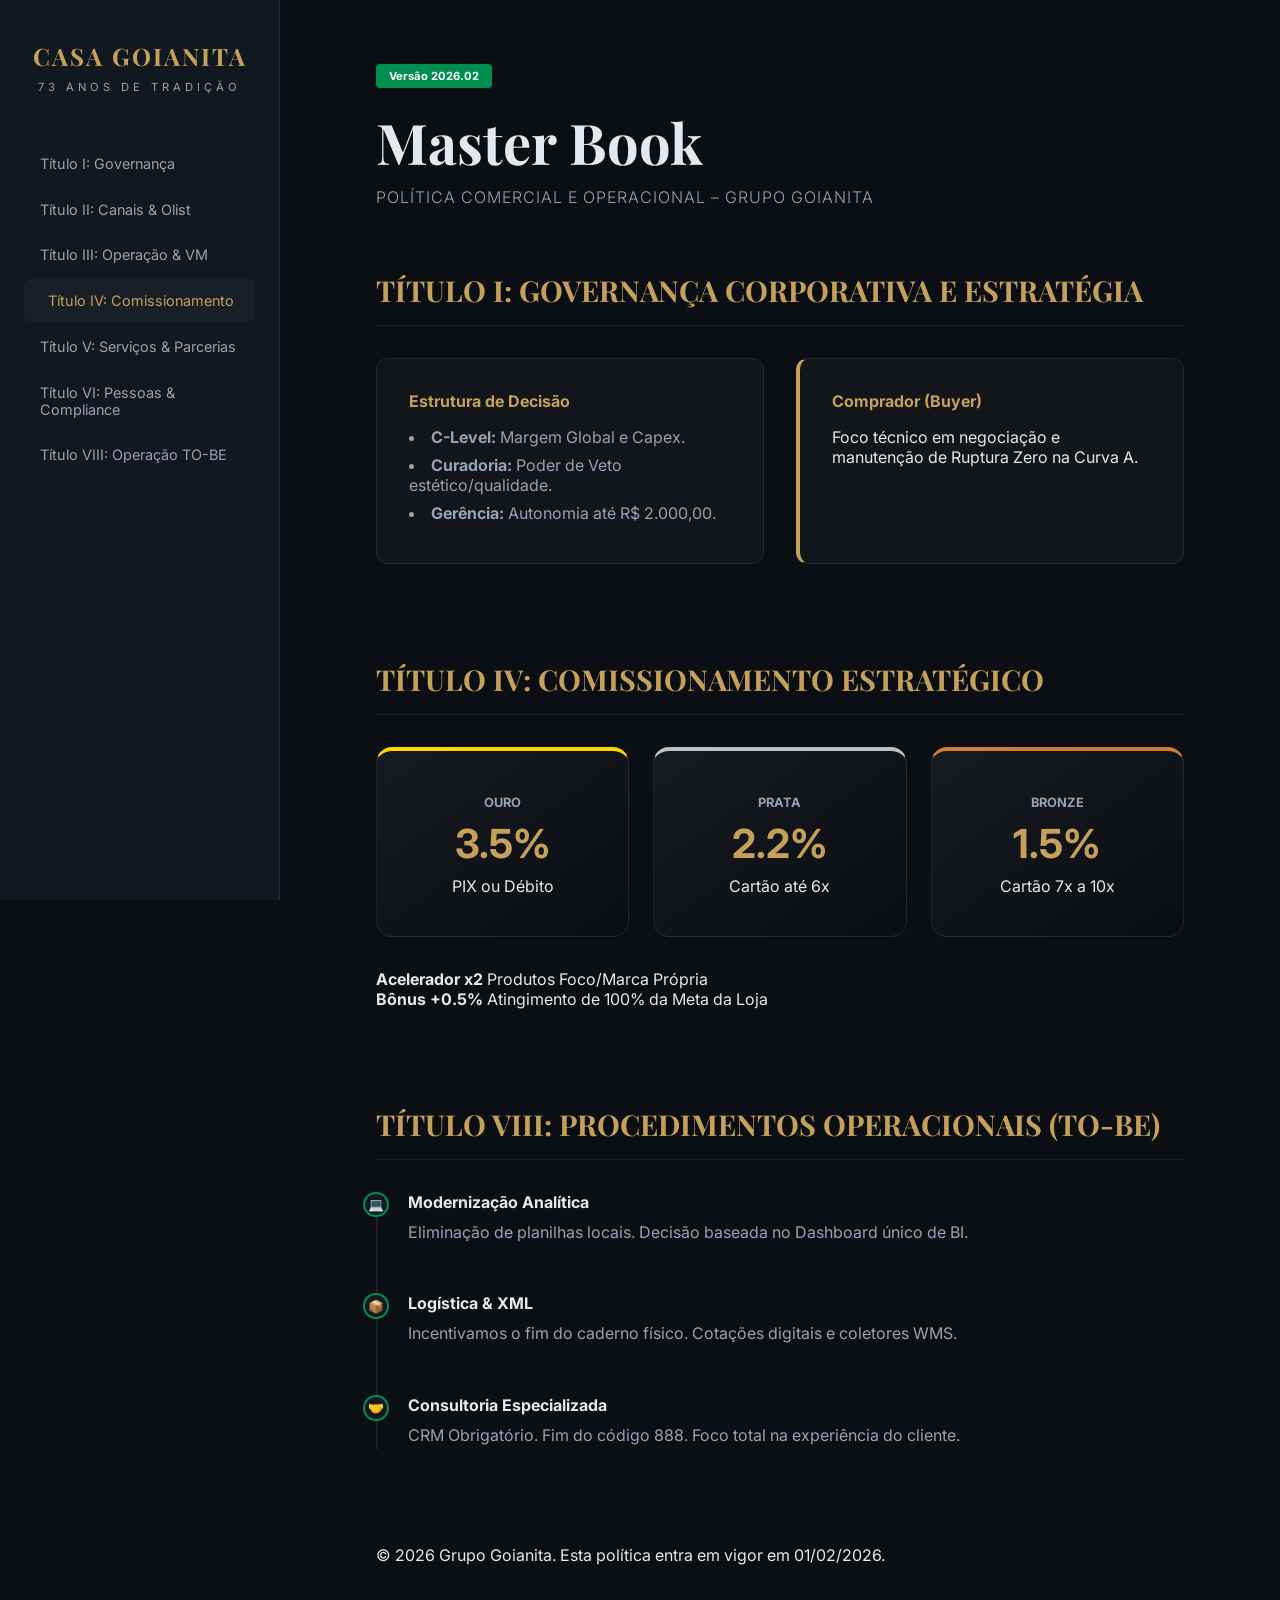
==== index.html @ df954a46 "Initial commit for Master Book Digital Presentation" ====
<!DOCTYPE html>
<html lang="pt-BR">
<head>
    <meta charset="UTF-8">
    <meta name="viewport" content="width=device-width, initial-scale=1.0">
    <title>Master Book Goianita | Política Comercial e Operacional</title>
    <link rel="preconnect" href="https://fonts.googleapis.com">
    <link rel="preconnect" href="https://fonts.gstatic.com" crossorigin>
    <link href="https://fonts.googleapis.com/css2?family=Inter:wght@300;400;600;700&family=Playfair+Display:ital,wght@0,400;0,700;1,400&display=swap" rel="stylesheet">
    <link rel="stylesheet" href="style.css">
</head>
<body class="dark-theme">
    <aside class="sidebar">
        <div class="logo-container">
            <h1 class="brand-title">CASA GOIANITA</h1>
            <p class="brand-subtitle">73 ANOS DE TRADIÇÃO</p>
        </div>
        <nav class="nav-menu">
            <ul>
                <li><a href="#titulo1" class="nav-link">Título I: Governança</a></li>
                <li><a href="#titulo2" class="nav-link">Título II: Canais & Olist</a></li>
                <li><a href="#titulo3" class="nav-link">Título III: Operação & VM</a></li>
                <li><a href="#titulo4" class="nav-link">Título IV: Comissionamento</a></li>
                <li><a href="#titulo5" class="nav-link">Título V: Serviços & Parcerias</a></li>
                <li><a href="#titulo6" class="nav-link">Título VI: Pessoas & Compliance</a></li>
                <li><a href="#titulo8" class="nav-link">Título VIII: Operação TO-BE</a></li>
            </ul>
        </nav>
    </aside>

    <main class="content">
        <header class="main-header">
            <span class="version-tag">Versão 2026.02</span>
            <h2 class="main-title">Master Book</h2>
            <p class="main-subtitle">POLÍTICA COMERCIAL E OPERACIONAL – GRUPO GOIANITA</p>
        </header>

        <section id="titulo1" class="doc-section">
            <h3 class="section-title">TÍTULO I: GOVERNANÇA CORPORATIVA E ESTRATÉGIA</h3>
            <div class="card-grid">
                <div class="card">
                    <h4>Estrutura de Decisão</h4>
                    <ul>
                        <li><strong>C-Level:</strong> Margem Global e Capex.</li>
                        <li><strong>Curadoria:</strong> Poder de Veto estético/qualidade.</li>
                        <li><strong>Gerência:</strong> Autonomia até R$ 2.000,00.</li>
                    </ul>
                </div>
                <div class="card highlight">
                    <h4>Comprador (Buyer)</h4>
                    <p>Foco técnico em negociação e manutenção de Ruptura Zero na Curva A.</p>
                </div>
            </div>
        </section>

        <section id="titulo4" class="doc-section">
            <h3 class="section-title">TÍTULO IV: COMISSIONAMENTO ESTRATÉGICO</h3>
            <div class="commission-container">
                <div class="commission-card tier-ouro">
                    <span class="label">OURO</span>
                    <span class="value">3.5%</span>
                    <p>PIX ou Débito</p>
                </div>
                <div class="commission-card tier-prata">
                    <span class="label">PRATA</span>
                    <span class="value">2.2%</span>
                    <p>Cartão até 6x</p>
                </div>
                <div class="commission-card tier-bronze">
                    <span class="label">BRONZE</span>
                    <span class="value">1.5%</span>
                    <p>Cartão 7x a 10x</p>
                </div>
            </div>
            <div class="accelerators">
                <div class="acc-box">
                    <strong>Acelerador x2</strong>
                    <span>Produtos Foco/Marca Própria</span>
                </div>
                <div class="acc-box">
                    <strong>Bônus +0.5%</strong>
                    <span>Atingimento de 100% da Meta da Loja</span>
                </div>
            </div>
        </section>

        <section id="titulo8" class="doc-section">
            <h3 class="section-title">TÍTULO VIII: PROCEDIMENTOS OPERACIONAIS (TO-BE)</h3>
            <div class="process-timeline">
                <div class="process-step">
                    <div class="step-icon">💻</div>
                    <div class="step-content">
                        <h4>Modernização Analítica</h4>
                        <p>Eliminação de planilhas locais. Decisão baseada no Dashboard único de BI.</p>
                    </div>
                </div>
                <div class="process-step">
                    <div class="step-icon">📦</div>
                    <div class="step-content">
                        <h4>Logística & XML</h4>
                        <p>Incentivamos o fim do caderno físico. Cotações digitais e coletores WMS.</p>
                    </div>
                </div>
                <div class="process-step">
                    <div class="step-icon">🤝</div>
                    <div class="step-content">
                        <h4>Consultoria Especializada</h4>
                        <p>CRM Obrigatório. Fim do código 888. Foco total na experiência do cliente.</p>
                    </div>
                </div>
            </div>
        </section>

        <footer class="doc-footer">
            <p>© 2026 Grupo Goianita. Esta política entra em vigor em 01/02/2026.</p>
        </footer>
    </main>

    <script src="script.js"></script>
</body>
</html>
---- style.css ----
:root {
    --primary-bg: #0b0f13;
    --sidebar-bg: #12181f;
    --accent-emerald: #008f51;
    --accent-gold: #c5a059;
    --text-main: #e2e8f0;
    --text-muted: #94a3b8;
    --card-bg: rgba(255, 255, 255, 0.03);
    --border-color: rgba(255, 255, 255, 0.08);
    --font-serif: 'Playfair Display', serif;
    --font-sans: 'Inter', sans-serif;
}

* {
    margin: 0;
    padding: 0;
    box-sizing: border-box;
}

body {
    background-color: var(--primary-bg);
    color: var(--text-main);
    font-family: var(--font-sans);
    display: flex;
    min-height: 100vh;
    overflow-x: hidden;
}

/* Sidebar */
.sidebar {
    width: 280px;
    background-color: var(--sidebar-bg);
    height: 100vh;
    position: fixed;
    border-right: 1px solid var(--border-color);
    padding: 2.5rem 1.5rem;
    display: flex;
    flex-direction: column;
}

.logo-container {
    margin-bottom: 3rem;
    text-align: center;
}

.brand-title {
    font-family: var(--font-serif);
    font-size: 1.5rem;
    color: var(--accent-gold);
    letter-spacing: 2px;
}

.brand-subtitle {
    font-size: 0.7rem;
    color: var(--text-muted);
    letter-spacing: 4px;
    margin-top: 0.5rem;
}

.nav-menu ul {
    list-style: none;
}

.nav-link {
    display: block;
    padding: 0.8rem 1rem;
    color: var(--text-muted);
    text-decoration: none;
    font-size: 0.9rem;
    border-radius: 8px;
    transition: all 0.3s ease;
    margin-bottom: 0.2rem;
}

.nav-link:hover, .nav-link.active {
    background: var(--card-bg);
    color: var(--accent-gold);
    padding-left: 1.5rem;
}

/* Content */
.content {
    margin-left: 280px;
    flex: 1;
    padding: 4rem 6rem;
    max-width: 1200px;
}

.version-tag {
    background: var(--accent-emerald);
    color: white;
    padding: 0.3rem 0.8rem;
    font-size: 0.7rem;
    font-weight: 700;
    border-radius: 4px;
    display: inline-block;
    margin-bottom: 1rem;
}

.main-title {
    font-family: var(--font-serif);
    font-size: 3.5rem;
    margin-bottom: 0.5rem;
}

.main-subtitle {
    color: var(--text-muted);
    font-weight: 300;
    letter-spacing: 1px;
    margin-bottom: 4rem;
}

.doc-section {
    margin-bottom: 6rem;
    scroll-margin-top: 4rem;
}

.section-title {
    font-family: var(--font-serif);
    font-size: 1.8rem;
    color: var(--accent-gold);
    margin-bottom: 2rem;
    border-bottom: 1px solid var(--border-color);
    padding-bottom: 1rem;
}

/* Cards */
.card-grid {
    display: grid;
    grid-template-columns: repeat(auto-fit, minmax(300px, 1fr));
    gap: 2rem;
}

.card {
    background: var(--card-bg);
    border: 1px solid var(--border-color);
    padding: 2rem;
    border-radius: 12px;
    backdrop-filter: blur(10px);
}

.card h4 {
    margin-bottom: 1rem;
    color: var(--accent-gold);
}

.card ul {
    list-style-position: inside;
    color: var(--text-muted);
}

.card li { margin-bottom: 0.5rem; }

.card.highlight {
    border-left: 4px solid var(--accent-gold);
}

/* Commission Cards */
.commission-container {
    display: flex;
    gap: 1.5rem;
    margin-bottom: 2rem;
}

.commission-card {
    flex: 1;
    text-align: center;
    padding: 2.5rem;
    border-radius: 16px;
    border: 1px solid var(--border-color);
    background: linear-gradient(145deg, rgba(255,255,255,0.05) 0%, rgba(255,255,255,0) 100%);
}

.commission-card .label { font-size: 0.8rem; font-weight: 700; color: var(--text-muted); }
.commission-card .value { display: block; font-size: 2.5rem; font-weight: 700; color: var(--accent-gold); margin: 0.5rem 0; }
.commission-card.tier-ouro { border-top: 4px solid #ffd700; }
.commission-card.tier-prata { border-top: 4px solid #c0c0c0; }
.commission-card.tier-bronze { border-top: 4px solid #cd7f32; }

/* Timeline */
.process-timeline {
    position: relative;
    padding-left: 2rem;
}

.process-timeline::before {
    content: '';
    position: absolute;
    left: 0;
    top: 0;
    bottom: 0;
    width: 2px;
    background: var(--border-color);
}

.process-step {
    position: relative;
    margin-bottom: 3rem;
}

.step-icon {
    position: absolute;
    left: -2.8rem;
    background: var(--sidebar-bg);
    border: 2px solid var(--accent-emerald);
    width: 1.6rem;
    height: 1.6rem;
    border-radius: 50%;
    display: flex;
    align-items: center;
    justify-content: center;
    font-size: 0.8rem;
}

.step-content h4 { margin-bottom: 0.5rem; color: var(--text-main); }
.step-content p { color: var(--text-muted); line-height: 1.6; }

@media (max-width: 1024px) {
    .sidebar { width: 100%; height: auto; position: relative; }
    .content { margin-left: 0; padding: 2rem; }
    .main-title { font-size: 2.5rem; }
}
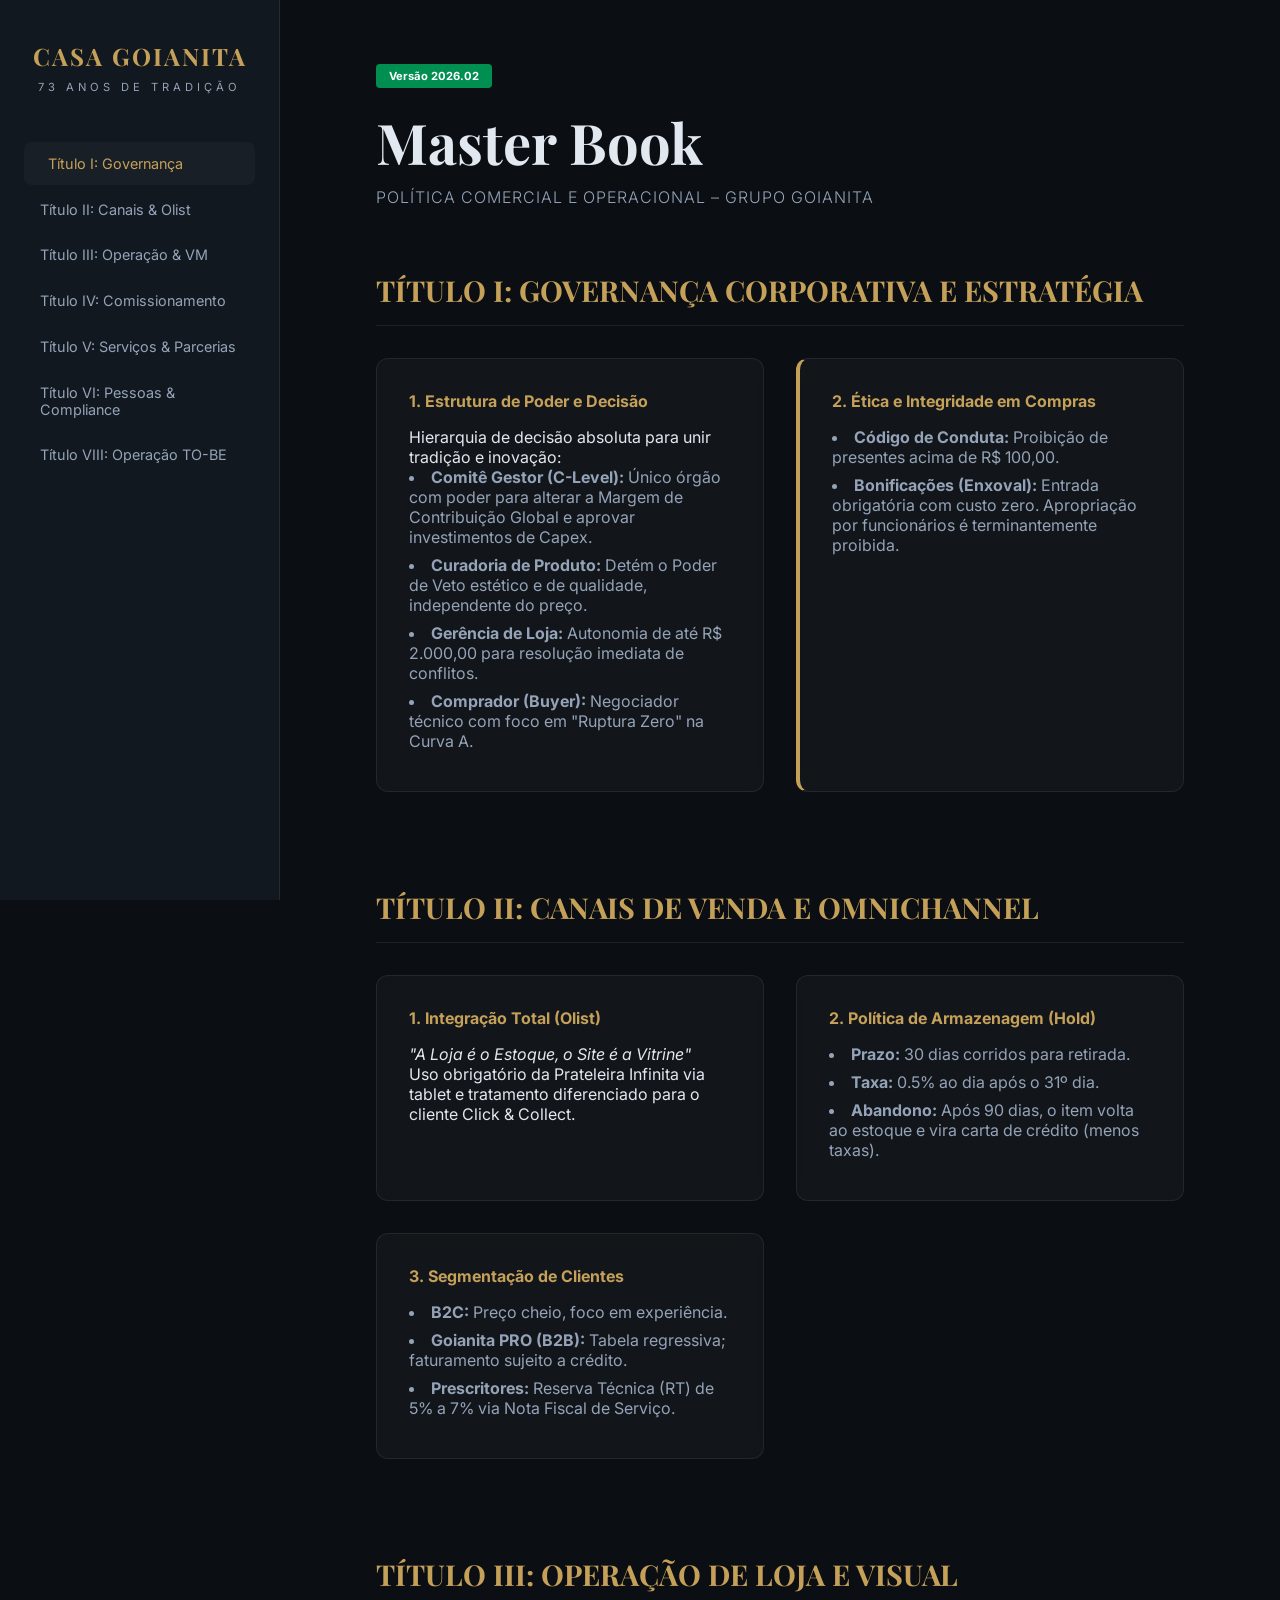
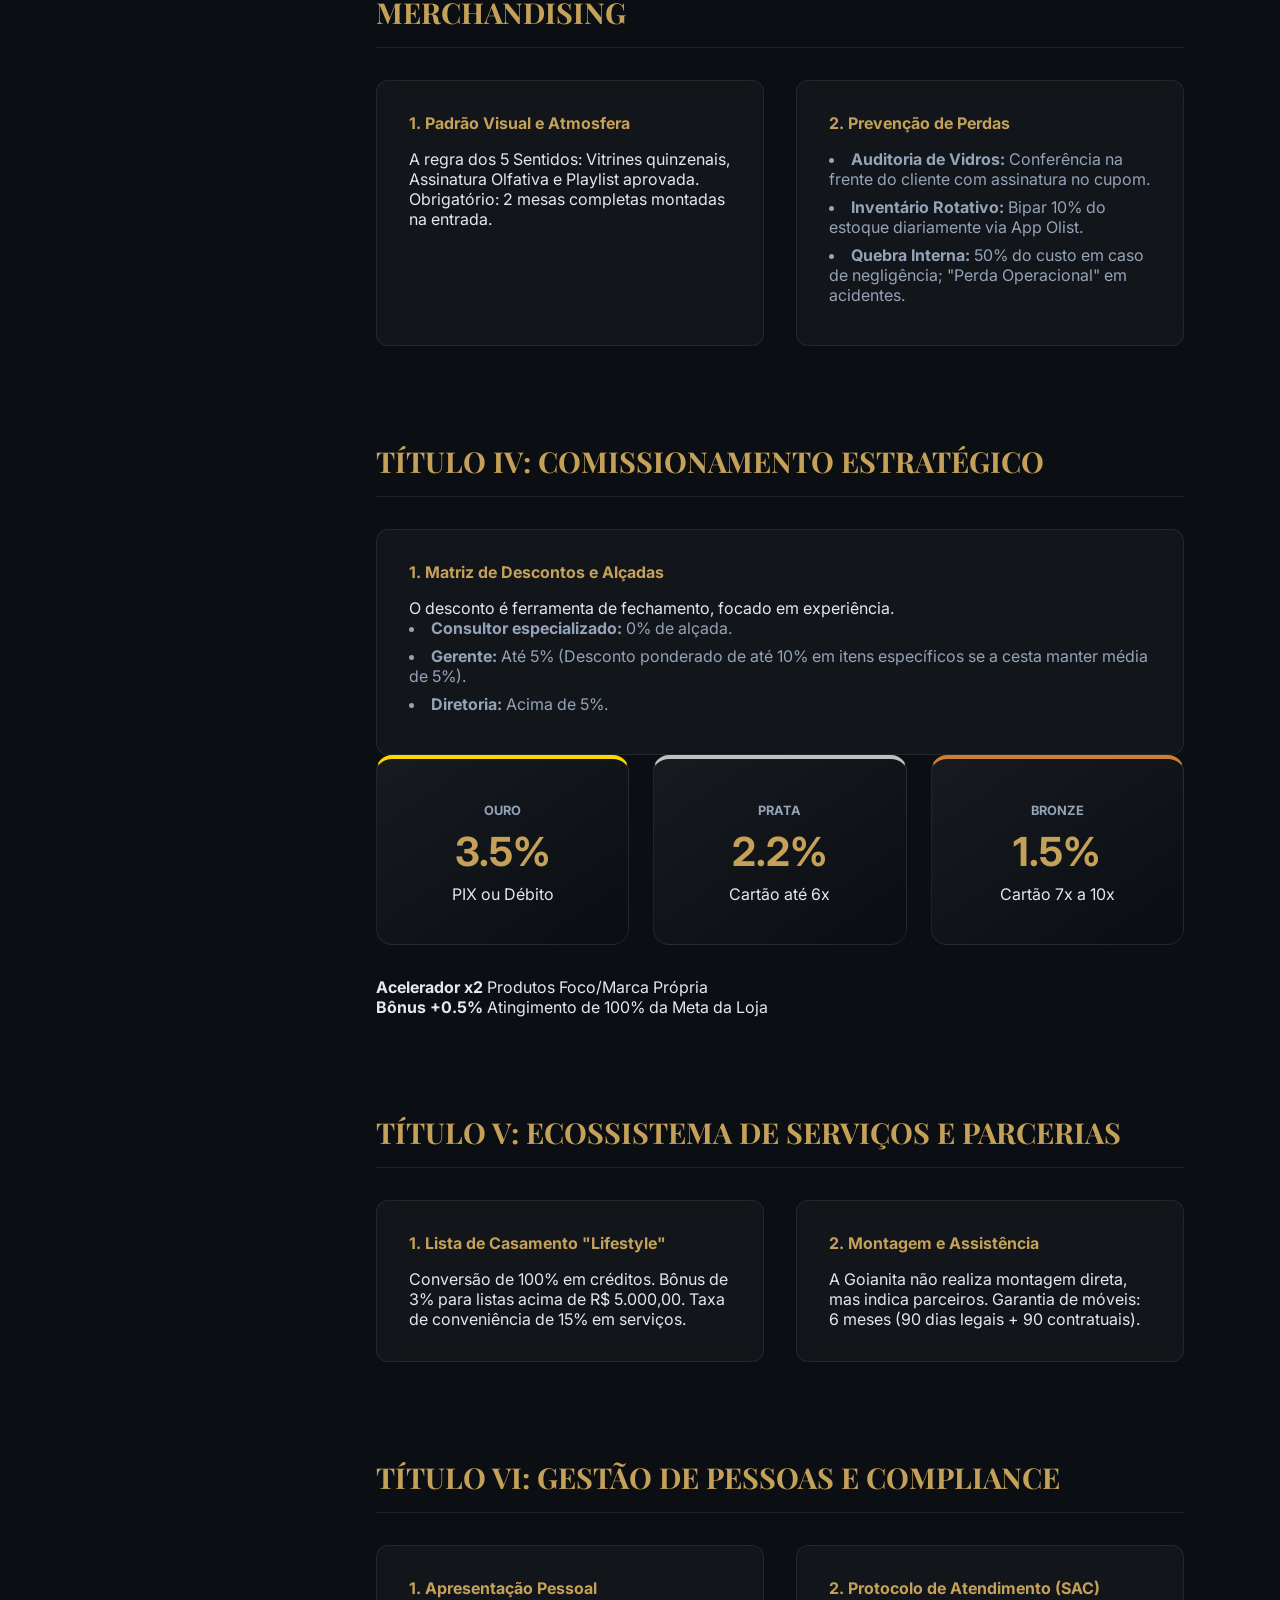
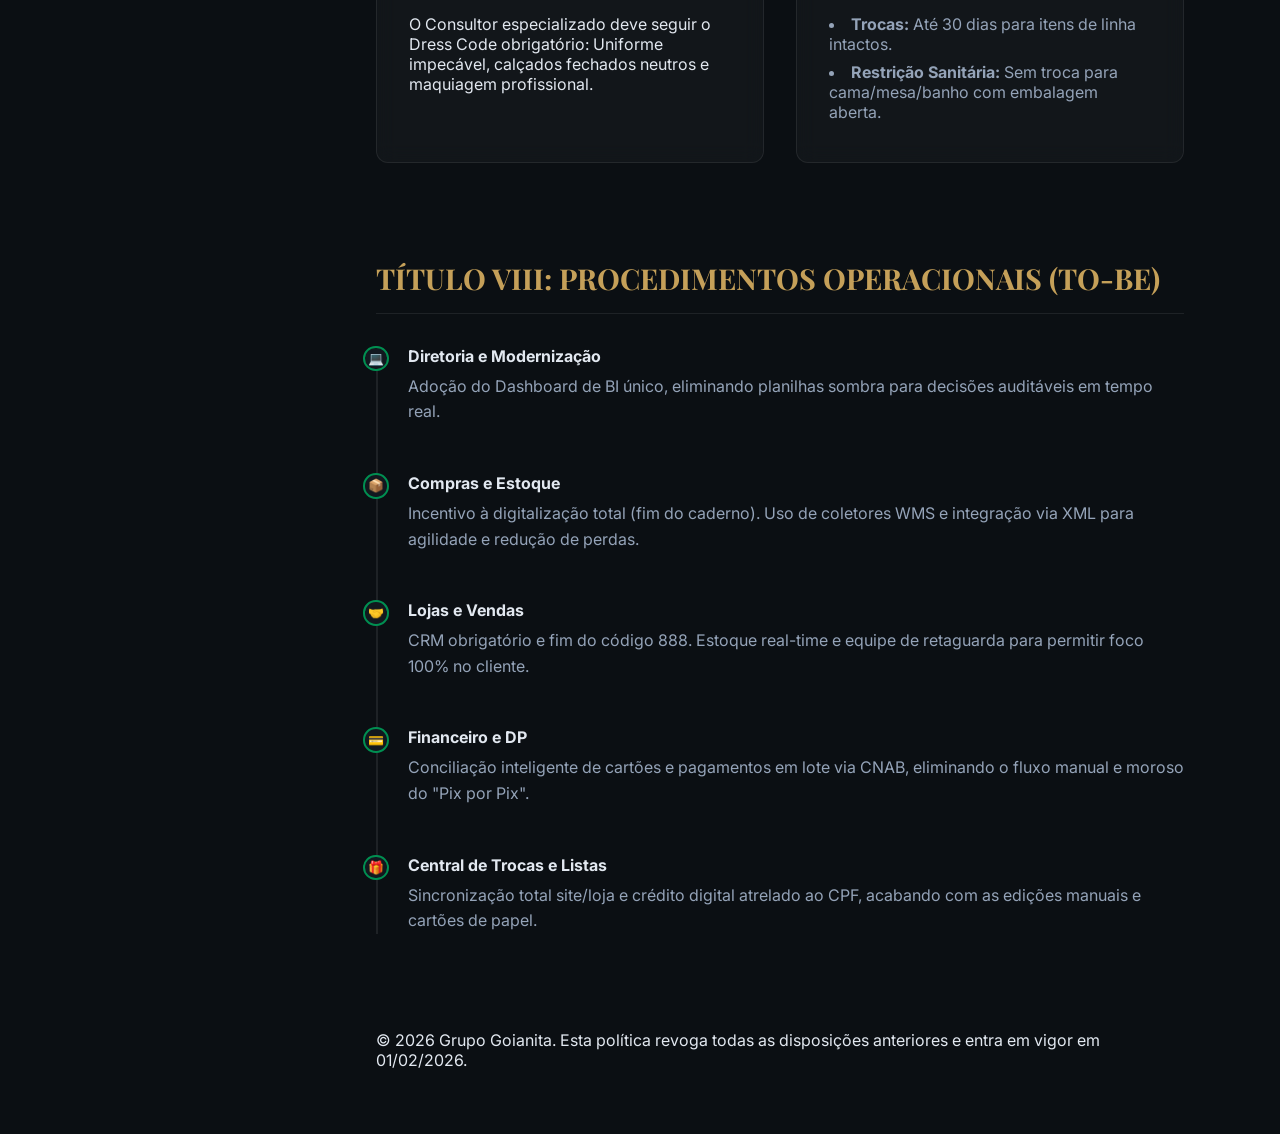
==== commit 7abf4af9: "Complete Master Book content: Added missing sections II, III, V, and VI" ====
--- a/index.html
+++ b/index.html
@@ -35,26 +35,89 @@
             <p class="main-subtitle">POLÍTICA COMERCIAL E OPERACIONAL – GRUPO GOIANITA</p>
         </header>
 
+        <!-- TÍTULO I -->
         <section id="titulo1" class="doc-section">
             <h3 class="section-title">TÍTULO I: GOVERNANÇA CORPORATIVA E ESTRATÉGIA</h3>
             <div class="card-grid">
                 <div class="card">
-                    <h4>Estrutura de Decisão</h4>
-                    <ul>
-                        <li><strong>C-Level:</strong> Margem Global e Capex.</li>
-                        <li><strong>Curadoria:</strong> Poder de Veto estético/qualidade.</li>
-                        <li><strong>Gerência:</strong> Autonomia até R$ 2.000,00.</li>
+                    <h4>1. Estrutura de Poder e Decisão</h4>
+                    <p>Hierarquia de decisão absoluta para unir tradição e inovação:</p>
+                    <ul>
+                        <li><strong>Comitê Gestor (C-Level):</strong> Único órgão com poder para alterar a Margem de Contribuição Global e aprovar investimentos de Capex.</li>
+                        <li><strong>Curadoria de Produto:</strong> Detém o Poder de Veto estético e de qualidade, independente do preço.</li>
+                        <li><strong>Gerência de Loja:</strong> Autonomia de até R$ 2.000,00 para resolução imediata de conflitos.</li>
+                        <li><strong>Comprador (Buyer):</strong> Negociador técnico com foco em "Ruptura Zero" na Curva A.</li>
                     </ul>
                 </div>
                 <div class="card highlight">
-                    <h4>Comprador (Buyer)</h4>
-                    <p>Foco técnico em negociação e manutenção de Ruptura Zero na Curva A.</p>
-                </div>
-            </div>
-        </section>
-
+                    <h4>2. Ética e Integridade em Compras</h4>
+                    <ul>
+                        <li><strong>Código de Conduta:</strong> Proibição de presentes acima de R$ 100,00.</li>
+                        <li><strong>Bonificações (Enxoval):</strong> Entrada obrigatória com custo zero. Apropriação por funcionários é terminantemente proibida.</li>
+                    </ul>
+                </div>
+            </div>
+        </section>
+
+        <!-- TÍTULO II -->
+        <section id="titulo2" class="doc-section">
+            <h3 class="section-title">TÍTULO II: CANAIS DE VENDA E OMNICHANNEL</h3>
+            <div class="card-grid">
+                <div class="card">
+                    <h4>1. Integração Total (Olist)</h4>
+                    <p><em>"A Loja é o Estoque, o Site é a Vitrine"</em></p>
+                    <p>Uso obrigatório da Prateleira Infinita via tablet e tratamento diferenciado para o cliente Click & Collect.</p>
+                </div>
+                <div class="card">
+                    <h4>2. Política de Armazenagem (Hold)</h4>
+                    <ul>
+                        <li><strong>Prazo:</strong> 30 dias corridos para retirada.</li>
+                        <li><strong>Taxa:</strong> 0.5% ao dia após o 31º dia.</li>
+                        <li><strong>Abandono:</strong> Após 90 dias, o item volta ao estoque e vira carta de crédito (menos taxas).</li>
+                    </ul>
+                </div>
+                <div class="card">
+                    <h4>3. Segmentação de Clientes</h4>
+                    <ul>
+                        <li><strong>B2C:</strong> Preço cheio, foco em experiência.</li>
+                        <li><strong>Goianita PRO (B2B):</strong> Tabela regressiva; faturamento sujeito a crédito.</li>
+                        <li><strong>Prescritores:</strong> Reserva Técnica (RT) de 5% a 7% via Nota Fiscal de Serviço.</li>
+                    </ul>
+                </div>
+            </div>
+        </section>
+
+        <!-- TÍTULO III -->
+        <section id="titulo3" class="doc-section">
+            <h3 class="section-title">TÍTULO III: OPERAÇÃO DE LOJA E VISUAL MERCHANDISING</h3>
+            <div class="card-grid">
+                <div class="card">
+                    <h4>1. Padrão Visual e Atmosfera</h4>
+                    <p>A regra dos 5 Sentidos: Vitrines quinzenais, Assinatura Olfativa e Playlist aprovada. Obrigatório: 2 mesas completas montadas na entrada.</p>
+                </div>
+                <div class="card">
+                    <h4>2. Prevenção de Perdas</h4>
+                    <ul>
+                        <li><strong>Auditoria de Vidros:</strong> Conferência na frente do cliente com assinatura no cupom.</li>
+                        <li><strong>Inventário Rotativo:</strong> Bipar 10% do estoque diariamente via App Olist.</li>
+                        <li><strong>Quebra Interna:</strong> 50% do custo em caso de negligência; "Perda Operacional" em acidentes.</li>
+                    </ul>
+                </div>
+            </div>
+        </section>
+
+        <!-- TÍTULO IV -->
         <section id="titulo4" class="doc-section">
             <h3 class="section-title">TÍTULO IV: COMISSIONAMENTO ESTRATÉGICO</h3>
+            <div class="card mb-4">
+                <h4>1. Matriz de Descontos e Alçadas</h4>
+                <p>O desconto é ferramenta de fechamento, focado em experiência.</p>
+                <ul>
+                    <li><strong>Consultor especializado:</strong> 0% de alçada.</li>
+                    <li><strong>Gerente:</strong> Até 5% (Desconto ponderado de até 10% em itens específicos se a cesta manter média de 5%).</li>
+                    <li><strong>Diretoria:</strong> Acima de 5%.</li>
+                </ul>
+            </div>
             <div class="commission-container">
                 <div class="commission-card tier-ouro">
                     <span class="label">OURO</span>
@@ -84,35 +147,83 @@
             </div>
         </section>
 
+        <!-- TÍTULO V -->
+        <section id="titulo5" class="doc-section">
+            <h3 class="section-title">TÍTULO V: ECOSSISTEMA DE SERVIÇOS E PARCERIAS</h3>
+            <div class="card-grid">
+                <div class="card">
+                    <h4>1. Lista de Casamento "Lifestyle"</h4>
+                    <p>Conversão de 100% em créditos. Bônus de 3% para listas acima de R$ 5.000,00. Taxa de conveniência de 15% em serviços.</p>
+                </div>
+                <div class="card">
+                    <h4>2. Montagem e Assistência</h4>
+                    <p>A Goianita não realiza montagem direta, mas indica parceiros. Garantia de móveis: 6 meses (90 dias legais + 90 contratuais).</p>
+                </div>
+            </div>
+        </section>
+
+        <!-- TÍTULO VI -->
+        <section id="titulo6" class="doc-section">
+            <h3 class="section-title">TÍTULO VI: GESTÃO DE PESSOAS E COMPLIANCE</h3>
+            <div class="card-grid">
+                <div class="card">
+                    <h4>1. Apresentação Pessoal</h4>
+                    <p>O Consultor especializado deve seguir o Dress Code obrigatório: Uniforme impecável, calçados fechados neutros e maquiagem profissional.</p>
+                </div>
+                <div class="card">
+                    <h4>2. Protocolo de Atendimento (SAC)</h4>
+                    <ul>
+                        <li><strong>Trocas:</strong> Até 30 dias para itens de linha intactos.</li>
+                        <li><strong>Restrição Sanitária:</strong> Sem troca para cama/mesa/banho com embalagem aberta.</li>
+                    </ul>
+                </div>
+            </div>
+        </section>
+
+        <!-- TÍTULO VIII -->
         <section id="titulo8" class="doc-section">
             <h3 class="section-title">TÍTULO VIII: PROCEDIMENTOS OPERACIONAIS (TO-BE)</h3>
             <div class="process-timeline">
                 <div class="process-step">
                     <div class="step-icon">💻</div>
                     <div class="step-content">
-                        <h4>Modernização Analítica</h4>
-                        <p>Eliminação de planilhas locais. Decisão baseada no Dashboard único de BI.</p>
+                        <h4>Diretoria e Modernização</h4>
+                        <p>Adoção do Dashboard de BI único, eliminando planilhas sombra para decisões auditáveis em tempo real.</p>
                     </div>
                 </div>
                 <div class="process-step">
                     <div class="step-icon">📦</div>
                     <div class="step-content">
-                        <h4>Logística & XML</h4>
-                        <p>Incentivamos o fim do caderno físico. Cotações digitais e coletores WMS.</p>
+                        <h4>Compras e Estoque</h4>
+                        <p>Incentivo à digitalização total (fim do caderno). Uso de coletores WMS e integração via XML para agilidade e redução de perdas.</p>
                     </div>
                 </div>
                 <div class="process-step">
                     <div class="step-icon">🤝</div>
                     <div class="step-content">
-                        <h4>Consultoria Especializada</h4>
-                        <p>CRM Obrigatório. Fim do código 888. Foco total na experiência do cliente.</p>
+                        <h4>Lojas e Vendas</h4>
+                        <p>CRM obrigatório e fim do código 888. Estoque real-time e equipe de retaguarda para permitir foco 100% no cliente.</p>
+                    </div>
+                </div>
+                <div class="process-step">
+                    <div class="step-icon">💳</div>
+                    <div class="step-content">
+                        <h4>Financeiro e DP</h4>
+                        <p>Conciliação inteligente de cartões e pagamentos em lote via CNAB, eliminando o fluxo manual e moroso do "Pix por Pix".</p>
+                    </div>
+                </div>
+                <div class="process-step">
+                    <div class="step-icon">🎁</div>
+                    <div class="step-content">
+                        <h4>Central de Trocas e Listas</h4>
+                        <p>Sincronização total site/loja e crédito digital atrelado ao CPF, acabando com as edições manuais e cartões de papel.</p>
                     </div>
                 </div>
             </div>
         </section>
 
         <footer class="doc-footer">
-            <p>© 2026 Grupo Goianita. Esta política entra em vigor em 01/02/2026.</p>
+            <p>© 2026 Grupo Goianita. Esta política revoga todas as disposições anteriores e entra em vigor em 01/02/2026.</p>
         </footer>
     </main>
 
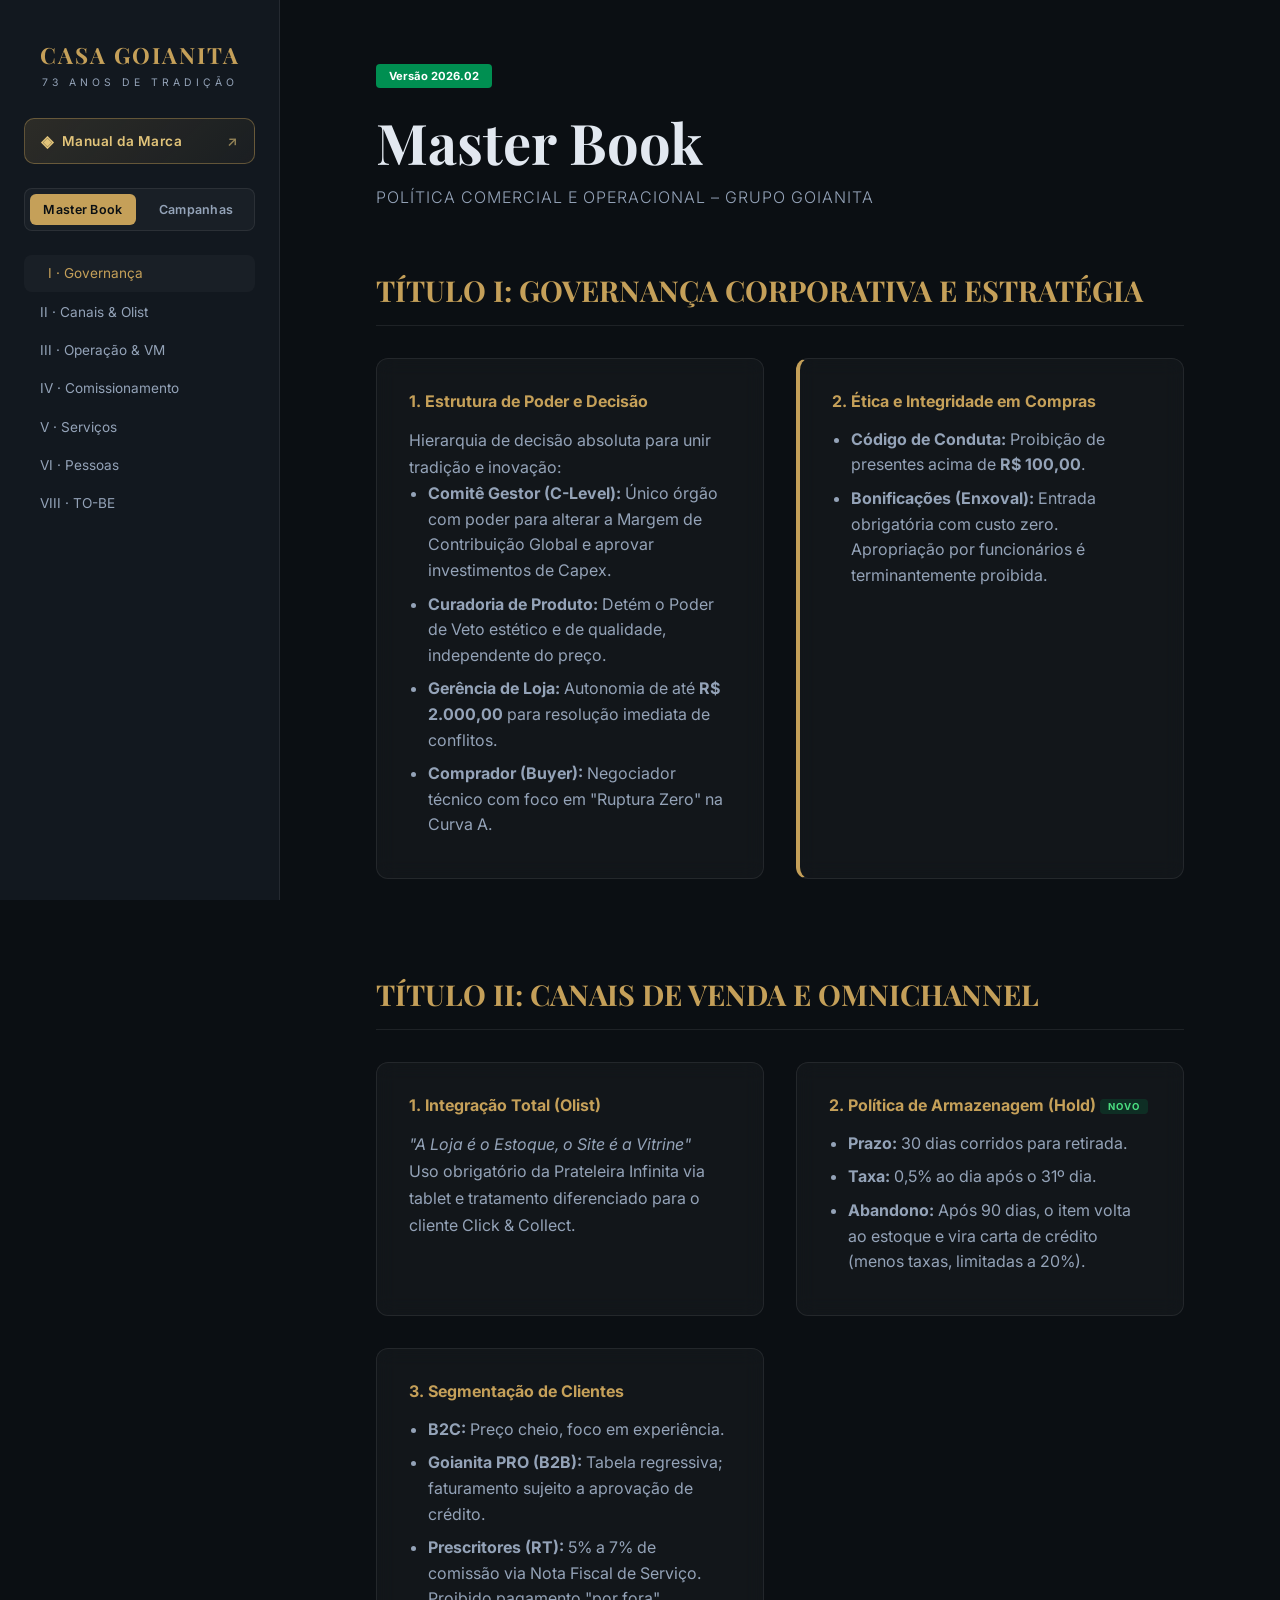
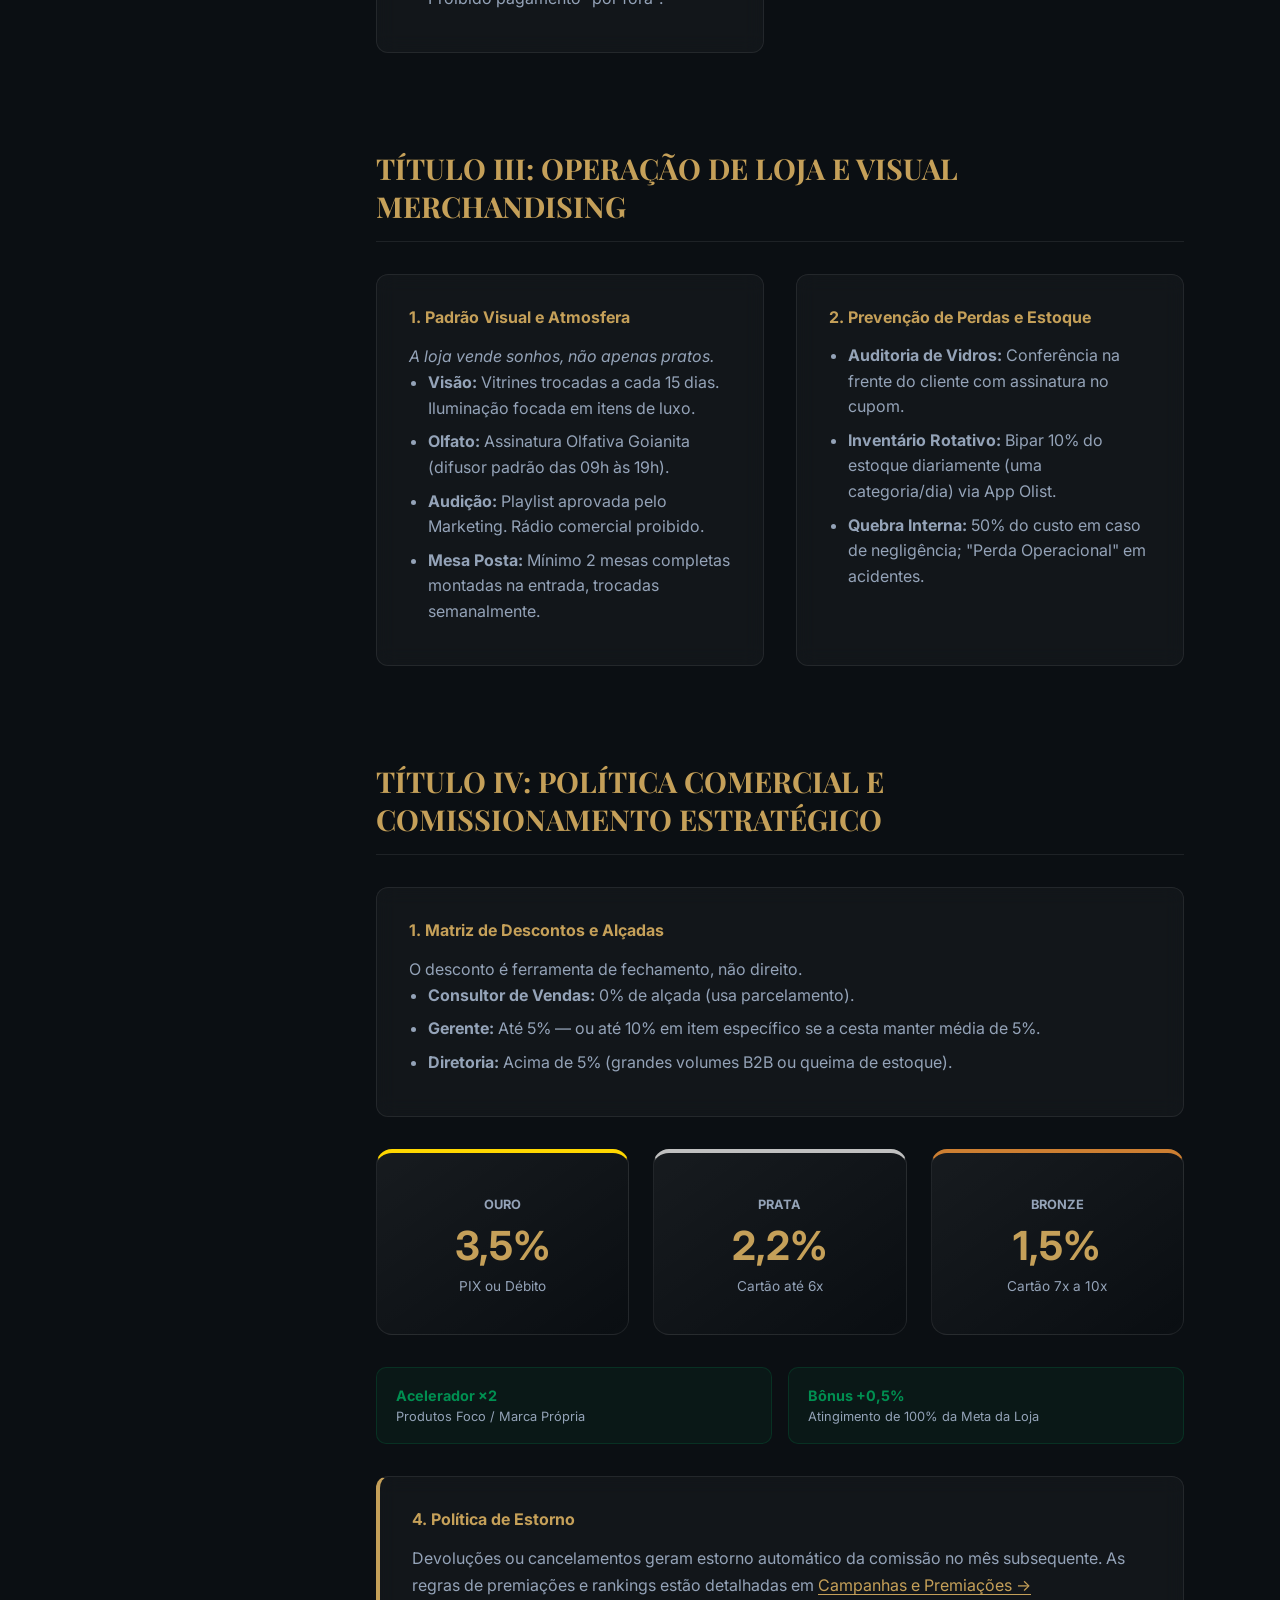
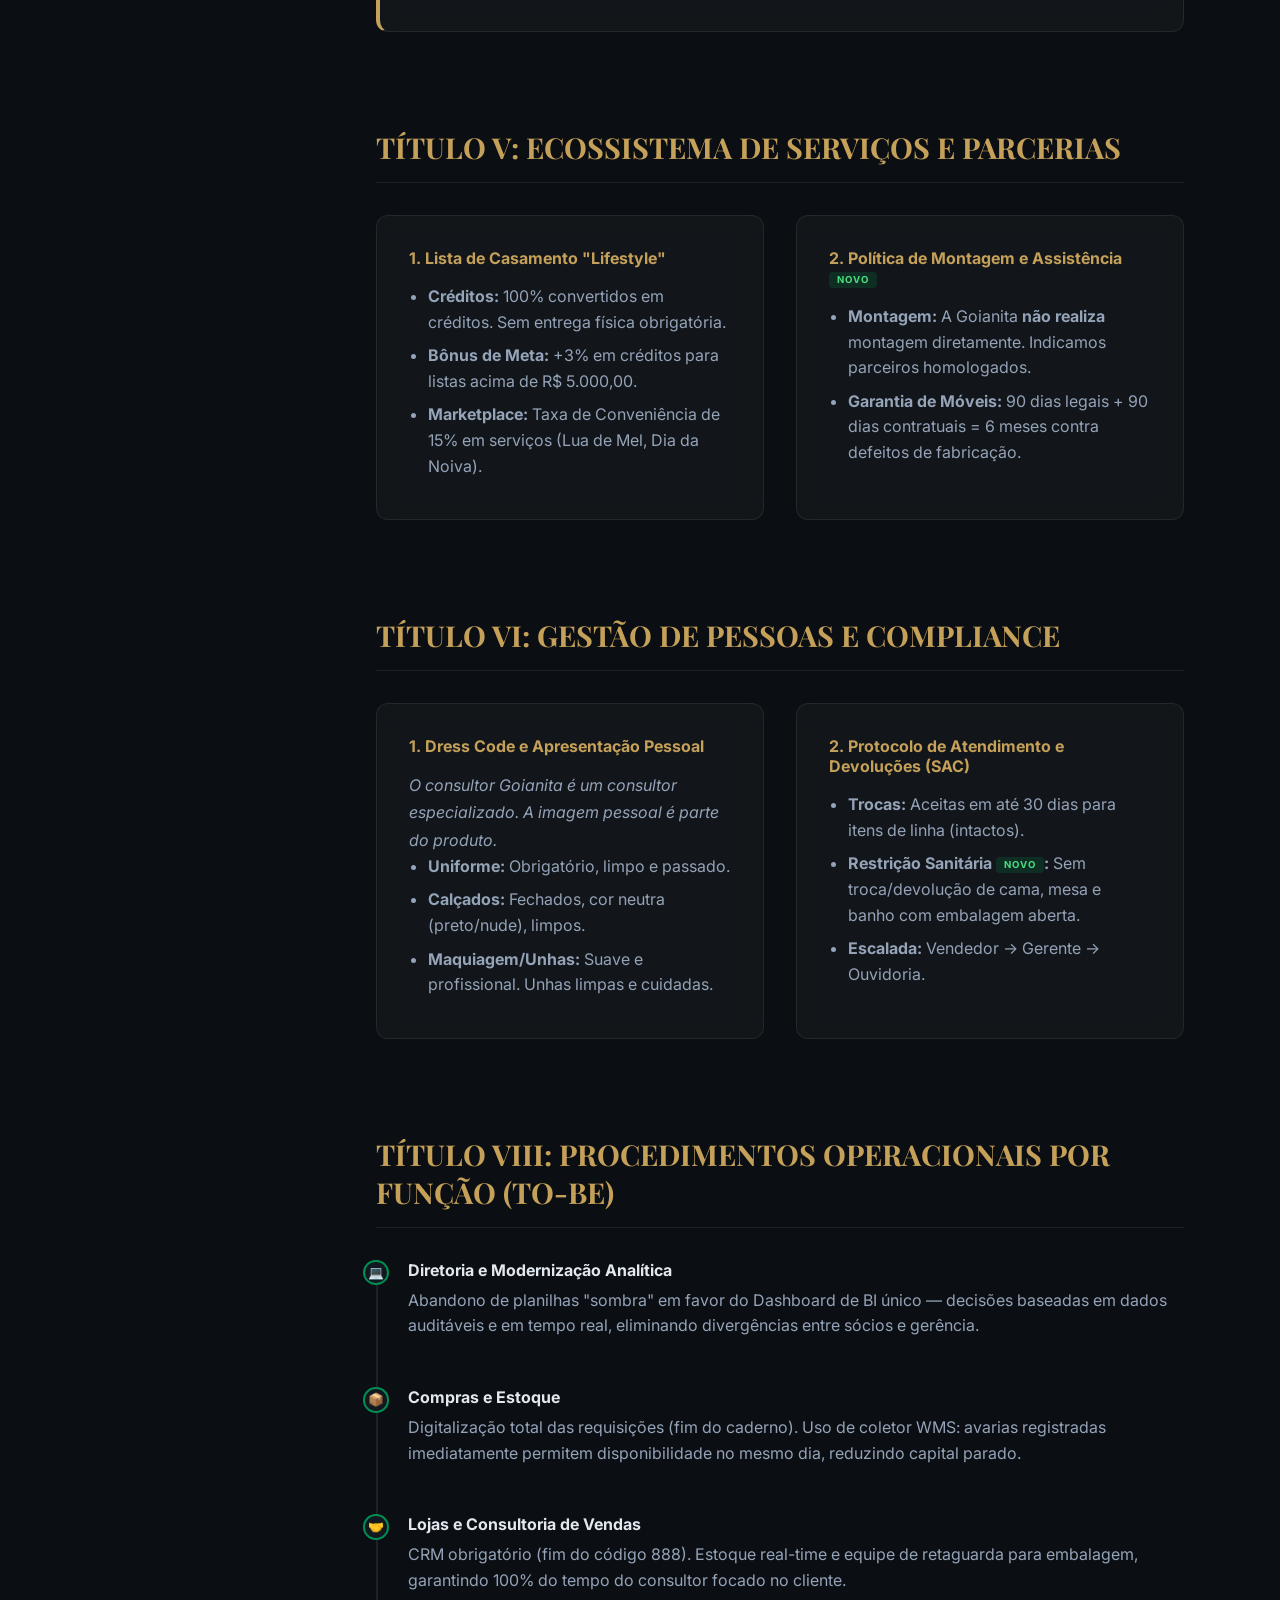
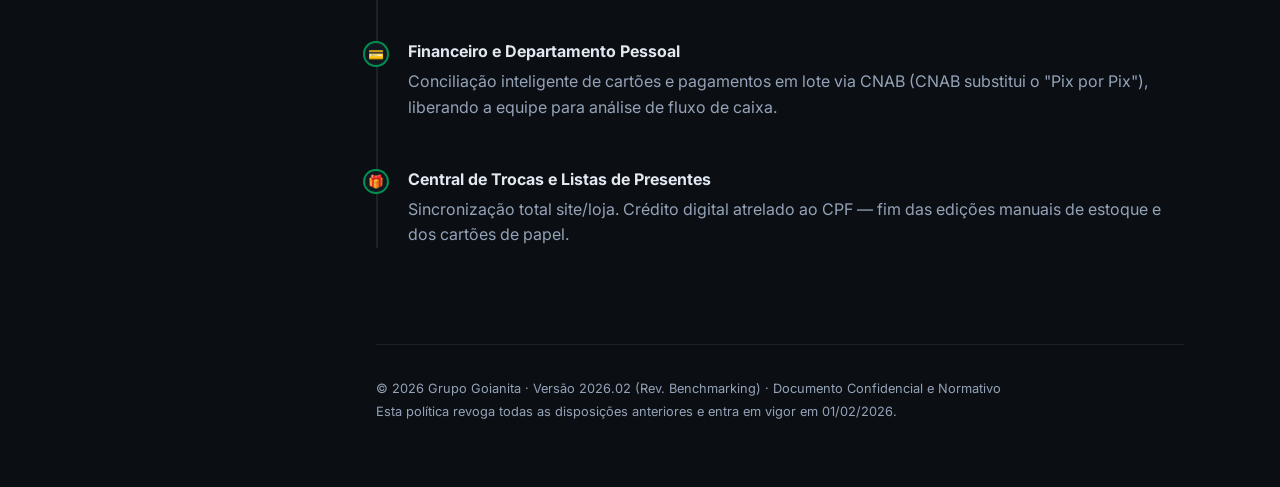
==== commit 987df716: "feat: portal interno com Master Book v2 e Campanhas & Premiacoes 2026 Pagina unificada com dois docu" ====
--- a/index.html
+++ b/index.html
@@ -3,228 +3,487 @@
 <head>
     <meta charset="UTF-8">
     <meta name="viewport" content="width=device-width, initial-scale=1.0">
-    <title>Master Book Goianita | Política Comercial e Operacional</title>
+    <title>Portal Interno | Casa Goianita</title>
     <link rel="preconnect" href="https://fonts.googleapis.com">
     <link rel="preconnect" href="https://fonts.gstatic.com" crossorigin>
     <link href="https://fonts.googleapis.com/css2?family=Inter:wght@300;400;600;700&family=Playfair+Display:ital,wght@0,400;0,700;1,400&display=swap" rel="stylesheet">
     <link rel="stylesheet" href="style.css">
 </head>
 <body class="dark-theme">
+
     <aside class="sidebar">
         <div class="logo-container">
             <h1 class="brand-title">CASA GOIANITA</h1>
             <p class="brand-subtitle">73 ANOS DE TRADIÇÃO</p>
         </div>
-        <nav class="nav-menu">
+
+        <a href="https://drive.google.com/file/d/1cniRS5Z8-UqNSRGc0EkTz-5-htSqLjon/view?usp=sharing"
+           target="_blank" class="manual-marca-btn">
+            <span class="manual-marca-icon">◈</span>
+            Manual da Marca
+            <span class="manual-marca-arrow">↗</span>
+        </a>
+
+        <div class="doc-tabs">
+            <button class="tab-btn active" data-tab="masterbook">Master Book</button>
+            <button class="tab-btn" data-tab="campanhas">Campanhas</button>
+        </div>
+
+        <nav class="nav-menu" id="nav-masterbook">
             <ul>
-                <li><a href="#titulo1" class="nav-link">Título I: Governança</a></li>
-                <li><a href="#titulo2" class="nav-link">Título II: Canais & Olist</a></li>
-                <li><a href="#titulo3" class="nav-link">Título III: Operação & VM</a></li>
-                <li><a href="#titulo4" class="nav-link">Título IV: Comissionamento</a></li>
-                <li><a href="#titulo5" class="nav-link">Título V: Serviços & Parcerias</a></li>
-                <li><a href="#titulo6" class="nav-link">Título VI: Pessoas & Compliance</a></li>
-                <li><a href="#titulo8" class="nav-link">Título VIII: Operação TO-BE</a></li>
+                <li><a href="#titulo1" class="nav-link">I · Governança</a></li>
+                <li><a href="#titulo2" class="nav-link">II · Canais & Olist</a></li>
+                <li><a href="#titulo3" class="nav-link">III · Operação & VM</a></li>
+                <li><a href="#titulo4" class="nav-link">IV · Comissionamento</a></li>
+                <li><a href="#titulo5" class="nav-link">V · Serviços</a></li>
+                <li><a href="#titulo6" class="nav-link">VI · Pessoas</a></li>
+                <li><a href="#titulo8" class="nav-link">VIII · TO-BE</a></li>
+            </ul>
+        </nav>
+
+        <nav class="nav-menu hidden" id="nav-campanhas">
+            <ul>
+                <li><a href="#camp1" class="nav-link">Cota Semanal</a></li>
+                <li><a href="#camp2" class="nav-link">Premiação de Trocas</a></li>
+                <li><a href="#camp3" class="nav-link">Colaborador Destaque</a></li>
+                <li><a href="#camp4" class="nav-link">Melhor Desempenho</a></li>
+                <li><a href="#camp5" class="nav-link">Sugestões</a></li>
             </ul>
         </nav>
     </aside>
 
     <main class="content">
-        <header class="main-header">
-            <span class="version-tag">Versão 2026.02</span>
-            <h2 class="main-title">Master Book</h2>
-            <p class="main-subtitle">POLÍTICA COMERCIAL E OPERACIONAL – GRUPO GOIANITA</p>
-        </header>
-
-        <!-- TÍTULO I -->
-        <section id="titulo1" class="doc-section">
-            <h3 class="section-title">TÍTULO I: GOVERNANÇA CORPORATIVA E ESTRATÉGIA</h3>
-            <div class="card-grid">
+
+        <!-- ==================== MASTER BOOK ==================== -->
+        <div id="tab-masterbook" class="tab-content">
+            <header class="main-header">
+                <span class="version-tag">Versão 2026.02</span>
+                <h2 class="main-title">Master Book</h2>
+                <p class="main-subtitle">POLÍTICA COMERCIAL E OPERACIONAL – GRUPO GOIANITA</p>
+            </header>
+
+            <!-- TÍTULO I -->
+            <section id="titulo1" class="doc-section">
+                <h3 class="section-title">TÍTULO I: GOVERNANÇA CORPORATIVA E ESTRATÉGIA</h3>
+                <div class="card-grid">
+                    <div class="card">
+                        <h4>1. Estrutura de Poder e Decisão</h4>
+                        <p>Hierarquia de decisão absoluta para unir tradição e inovação:</p>
+                        <ul>
+                            <li><strong>Comitê Gestor (C-Level):</strong> Único órgão com poder para alterar a Margem de Contribuição Global e aprovar investimentos de Capex.</li>
+                            <li><strong>Curadoria de Produto:</strong> Detém o Poder de Veto estético e de qualidade, independente do preço.</li>
+                            <li><strong>Gerência de Loja:</strong> Autonomia de até <strong>R$ 2.000,00</strong> para resolução imediata de conflitos.</li>
+                            <li><strong>Comprador (Buyer):</strong> Negociador técnico com foco em "Ruptura Zero" na Curva A.</li>
+                        </ul>
+                    </div>
+                    <div class="card highlight">
+                        <h4>2. Ética e Integridade em Compras</h4>
+                        <ul>
+                            <li><strong>Código de Conduta:</strong> Proibição de presentes acima de <strong>R$ 100,00</strong>.</li>
+                            <li><strong>Bonificações (Enxoval):</strong> Entrada obrigatória com custo zero. Apropriação por funcionários é terminantemente proibida.</li>
+                        </ul>
+                    </div>
+                </div>
+            </section>
+
+            <!-- TÍTULO II -->
+            <section id="titulo2" class="doc-section">
+                <h3 class="section-title">TÍTULO II: CANAIS DE VENDA E OMNICHANNEL</h3>
+                <div class="card-grid">
+                    <div class="card">
+                        <h4>1. Integração Total (Olist)</h4>
+                        <p><em>"A Loja é o Estoque, o Site é a Vitrine"</em></p>
+                        <p>Uso obrigatório da Prateleira Infinita via tablet e tratamento diferenciado para o cliente Click &amp; Collect.</p>
+                    </div>
+                    <div class="card">
+                        <h4>2. Política de Armazenagem (Hold) <span class="badge-new">NOVO</span></h4>
+                        <ul>
+                            <li><strong>Prazo:</strong> 30 dias corridos para retirada.</li>
+                            <li><strong>Taxa:</strong> 0,5% ao dia após o 31º dia.</li>
+                            <li><strong>Abandono:</strong> Após 90 dias, o item volta ao estoque e vira carta de crédito (menos taxas, limitadas a 20%).</li>
+                        </ul>
+                    </div>
+                    <div class="card">
+                        <h4>3. Segmentação de Clientes</h4>
+                        <ul>
+                            <li><strong>B2C:</strong> Preço cheio, foco em experiência.</li>
+                            <li><strong>Goianita PRO (B2B):</strong> Tabela regressiva; faturamento sujeito a aprovação de crédito.</li>
+                            <li><strong>Prescritores (RT):</strong> 5% a 7% de comissão via Nota Fiscal de Serviço. Proibido pagamento "por fora".</li>
+                        </ul>
+                    </div>
+                </div>
+            </section>
+
+            <!-- TÍTULO III -->
+            <section id="titulo3" class="doc-section">
+                <h3 class="section-title">TÍTULO III: OPERAÇÃO DE LOJA E VISUAL MERCHANDISING</h3>
+                <div class="card-grid">
+                    <div class="card">
+                        <h4>1. Padrão Visual e Atmosfera</h4>
+                        <p><em>A loja vende sonhos, não apenas pratos.</em></p>
+                        <ul>
+                            <li><strong>Visão:</strong> Vitrines trocadas a cada 15 dias. Iluminação focada em itens de luxo.</li>
+                            <li><strong>Olfato:</strong> Assinatura Olfativa Goianita (difusor padrão das 09h às 19h).</li>
+                            <li><strong>Audição:</strong> Playlist aprovada pelo Marketing. Rádio comercial proibido.</li>
+                            <li><strong>Mesa Posta:</strong> Mínimo 2 mesas completas montadas na entrada, trocadas semanalmente.</li>
+                        </ul>
+                    </div>
+                    <div class="card">
+                        <h4>2. Prevenção de Perdas e Estoque</h4>
+                        <ul>
+                            <li><strong>Auditoria de Vidros:</strong> Conferência na frente do cliente com assinatura no cupom.</li>
+                            <li><strong>Inventário Rotativo:</strong> Bipar 10% do estoque diariamente (uma categoria/dia) via App Olist.</li>
+                            <li><strong>Quebra Interna:</strong> 50% do custo em caso de negligência; "Perda Operacional" em acidentes.</li>
+                        </ul>
+                    </div>
+                </div>
+            </section>
+
+            <!-- TÍTULO IV -->
+            <section id="titulo4" class="doc-section">
+                <h3 class="section-title">TÍTULO IV: POLÍTICA COMERCIAL E COMISSIONAMENTO ESTRATÉGICO</h3>
+                <div class="card mb-4">
+                    <h4>1. Matriz de Descontos e Alçadas</h4>
+                    <p>O desconto é ferramenta de fechamento, não direito.</p>
+                    <ul>
+                        <li><strong>Consultor de Vendas:</strong> 0% de alçada (usa parcelamento).</li>
+                        <li><strong>Gerente:</strong> Até 5% — ou até 10% em item específico se a cesta manter média de 5%.</li>
+                        <li><strong>Diretoria:</strong> Acima de 5% (grandes volumes B2B ou queima de estoque).</li>
+                    </ul>
+                </div>
+                <div class="commission-container">
+                    <div class="commission-card tier-ouro">
+                        <span class="label">OURO</span>
+                        <span class="value">3,5%</span>
+                        <p>PIX ou Débito</p>
+                    </div>
+                    <div class="commission-card tier-prata">
+                        <span class="label">PRATA</span>
+                        <span class="value">2,2%</span>
+                        <p>Cartão até 6x</p>
+                    </div>
+                    <div class="commission-card tier-bronze">
+                        <span class="label">BRONZE</span>
+                        <span class="value">1,5%</span>
+                        <p>Cartão 7x a 10x</p>
+                    </div>
+                </div>
+                <div class="accelerators">
+                    <div class="acc-box">
+                        <strong>Acelerador ×2</strong>
+                        <span>Produtos Foco / Marca Própria</span>
+                    </div>
+                    <div class="acc-box">
+                        <strong>Bônus +0,5%</strong>
+                        <span>Atingimento de 100% da Meta da Loja</span>
+                    </div>
+                </div>
+                <div class="card highlight mt-4">
+                    <h4>4. Política de Estorno</h4>
+                    <p>Devoluções ou cancelamentos geram estorno automático da comissão no mês subsequente. As regras de premiações e rankings estão detalhadas em <button class="inline-link" onclick="switchTab('campanhas')">Campanhas e Premiações →</button></p>
+                </div>
+            </section>
+
+            <!-- TÍTULO V -->
+            <section id="titulo5" class="doc-section">
+                <h3 class="section-title">TÍTULO V: ECOSSISTEMA DE SERVIÇOS E PARCERIAS</h3>
+                <div class="card-grid">
+                    <div class="card">
+                        <h4>1. Lista de Casamento "Lifestyle"</h4>
+                        <ul>
+                            <li><strong>Créditos:</strong> 100% convertidos em créditos. Sem entrega física obrigatória.</li>
+                            <li><strong>Bônus de Meta:</strong> +3% em créditos para listas acima de R$ 5.000,00.</li>
+                            <li><strong>Marketplace:</strong> Taxa de Conveniência de 15% em serviços (Lua de Mel, Dia da Noiva).</li>
+                        </ul>
+                    </div>
+                    <div class="card">
+                        <h4>2. Política de Montagem e Assistência <span class="badge-new">NOVO</span></h4>
+                        <ul>
+                            <li><strong>Montagem:</strong> A Goianita <strong>não realiza</strong> montagem diretamente. Indicamos parceiros homologados.</li>
+                            <li><strong>Garantia de Móveis:</strong> 90 dias legais + 90 dias contratuais = 6 meses contra defeitos de fabricação.</li>
+                        </ul>
+                    </div>
+                </div>
+            </section>
+
+            <!-- TÍTULO VI -->
+            <section id="titulo6" class="doc-section">
+                <h3 class="section-title">TÍTULO VI: GESTÃO DE PESSOAS E COMPLIANCE</h3>
+                <div class="card-grid">
+                    <div class="card">
+                        <h4>1. Dress Code e Apresentação Pessoal</h4>
+                        <p><em>O consultor Goianita é um consultor especializado. A imagem pessoal é parte do produto.</em></p>
+                        <ul>
+                            <li><strong>Uniforme:</strong> Obrigatório, limpo e passado.</li>
+                            <li><strong>Calçados:</strong> Fechados, cor neutra (preto/nude), limpos.</li>
+                            <li><strong>Maquiagem/Unhas:</strong> Suave e profissional. Unhas limpas e cuidadas.</li>
+                        </ul>
+                    </div>
+                    <div class="card">
+                        <h4>2. Protocolo de Atendimento e Devoluções (SAC)</h4>
+                        <ul>
+                            <li><strong>Trocas:</strong> Aceitas em até 30 dias para itens de linha (intactos).</li>
+                            <li><strong>Restrição Sanitária <span class="badge-new">NOVO</span>:</strong> Sem troca/devolução de cama, mesa e banho com embalagem aberta.</li>
+                            <li><strong>Escalada:</strong> Vendedor → Gerente → Ouvidoria.</li>
+                        </ul>
+                    </div>
+                </div>
+            </section>
+
+            <!-- TÍTULO VIII -->
+            <section id="titulo8" class="doc-section">
+                <h3 class="section-title">TÍTULO VIII: PROCEDIMENTOS OPERACIONAIS POR FUNÇÃO (TO-BE)</h3>
+                <div class="process-timeline">
+                    <div class="process-step">
+                        <div class="step-icon">💻</div>
+                        <div class="step-content">
+                            <h4>Diretoria e Modernização Analítica</h4>
+                            <p>Abandono de planilhas "sombra" em favor do Dashboard de BI único — decisões baseadas em dados auditáveis e em tempo real, eliminando divergências entre sócios e gerência.</p>
+                        </div>
+                    </div>
+                    <div class="process-step">
+                        <div class="step-icon">📦</div>
+                        <div class="step-content">
+                            <h4>Compras e Estoque</h4>
+                            <p>Digitalização total das requisições (fim do caderno). Uso de coletor WMS: avarias registradas imediatamente permitem disponibilidade no mesmo dia, reduzindo capital parado.</p>
+                        </div>
+                    </div>
+                    <div class="process-step">
+                        <div class="step-icon">🤝</div>
+                        <div class="step-content">
+                            <h4>Lojas e Consultoria de Vendas</h4>
+                            <p>CRM obrigatório (fim do código 888). Estoque real-time e equipe de retaguarda para embalagem, garantindo 100% do tempo do consultor focado no cliente.</p>
+                        </div>
+                    </div>
+                    <div class="process-step">
+                        <div class="step-icon">💳</div>
+                        <div class="step-content">
+                            <h4>Financeiro e Departamento Pessoal</h4>
+                            <p>Conciliação inteligente de cartões e pagamentos em lote via CNAB (CNAB substitui o "Pix por Pix"), liberando a equipe para análise de fluxo de caixa.</p>
+                        </div>
+                    </div>
+                    <div class="process-step">
+                        <div class="step-icon">🎁</div>
+                        <div class="step-content">
+                            <h4>Central de Trocas e Listas de Presentes</h4>
+                            <p>Sincronização total site/loja. Crédito digital atrelado ao CPF — fim das edições manuais de estoque e dos cartões de papel.</p>
+                        </div>
+                    </div>
+                </div>
+            </section>
+
+            <footer class="doc-footer">
+                <p>© 2026 Grupo Goianita · Versão 2026.02 (Rev. Benchmarking) · Documento Confidencial e Normativo</p>
+                <p>Esta política revoga todas as disposições anteriores e entra em vigor em 01/02/2026.</p>
+            </footer>
+        </div>
+
+        <!-- ==================== CAMPANHAS ==================== -->
+        <div id="tab-campanhas" class="tab-content hidden">
+            <header class="main-header">
+                <span class="version-tag camp-tag">Março 2026</span>
+                <h2 class="main-title">Campanhas de Incentivo</h2>
+                <p class="main-subtitle">PREMIAÇÕES E INCENTIVOS – GRUPO GOIANITA</p>
+            </header>
+
+            <!-- Cota Semanal -->
+            <section id="camp1" class="doc-section">
+                <h3 class="section-title">1. PREMIAÇÕES SEMANAIS (INCENTIVO DE COTA)</h3>
+                <div class="card-grid">
+                    <div class="card highlight">
+                        <h4>Regra</h4>
+                        <ul>
+                            <li><strong>Prêmio:</strong> Brindes diversos para vendedores que atingirem a cota semanal.</li>
+                            <li><strong>Entrega:</strong> Sorteio semanal entre os que bateram a meta.</li>
+                        </ul>
+                    </div>
+                    <div class="card">
+                        <h4>Resultados — Março/2026</h4>
+                        <table class="result-table">
+                            <thead>
+                                <tr><th>Loja</th><th>Destaque</th><th>Obs.</th></tr>
+                            </thead>
+                            <tbody>
+                                <tr><td>Av. 85</td><td><strong>Maria</strong></td><td>4× batedora de cota</td></tr>
+                                <tr><td>T4</td><td class="nt">—</td><td>Nenhum atingimento</td></tr>
+                                <tr><td>135</td><td><strong>Sirlene</strong></td><td>1× batedora de cota</td></tr>
+                            </tbody>
+                        </table>
+                    </div>
+                </div>
+            </section>
+
+            <!-- Trocas -->
+            <section id="camp2" class="doc-section">
+                <h3 class="section-title">2. PREMIAÇÃO DE TROCAS (EFICIÊNCIA OPERACIONAL)</h3>
+                <div class="card-grid">
+                    <div class="card highlight">
+                        <h4>Regra</h4>
+                        <ul>
+                            <li><strong>Av. 85 e T4:</strong> 1% de comissão para o vendedor com mais trocas no mês.</li>
+                            <li><strong>Loja 135:</strong> 0,5% de comissão para o vendedor com mais trocas no mês.</li>
+                        </ul>
+                    </div>
+                    <div class="card">
+                        <h4>Resultados — Março/2026</h4>
+                        <table class="result-table">
+                            <thead>
+                                <tr><th>Loja</th><th>Destaque</th><th>Prêmio</th></tr>
+                            </thead>
+                            <tbody>
+                                <tr><td>Av. 85</td><td class="nt">—</td><td>NT</td></tr>
+                                <tr><td>T4</td><td class="nt">—</td><td>NT</td></tr>
+                                <tr><td>135</td><td><strong>Sirlene</strong></td><td class="prize">R$ 16,00</td></tr>
+                            </tbody>
+                        </table>
+                    </div>
+                </div>
+            </section>
+
+            <!-- Colaborador Destaque -->
+            <section id="camp3" class="doc-section">
+                <h3 class="section-title">3. COLABORADOR DESTAQUE (ORGANIZAÇÃO E LOGÍSTICA)</h3>
+                <div class="card-grid">
+                    <div class="card highlight">
+                        <h4>Regra</h4>
+                        <ul>
+                            <li><strong>Prêmio:</strong> R$ 100,00 para o colaborador eleito.</li>
+                            <li><strong>Critério:</strong> Avaliação qualitativa em organização, limpeza e apoio logístico.</li>
+                            <li><strong>Periodicidade Av. 85 e T4:</strong> Trimestral.</li>
+                            <li><strong>Periodicidade Loja 135:</strong> Semestral.</li>
+                        </ul>
+                    </div>
+                    <div class="card">
+                        <h4>Destaques 2026 — 1º Trimestre (Jan–Mar)</h4>
+                        <table class="result-table">
+                            <thead>
+                                <tr><th>Loja</th><th>Jan/Fev</th><th>Mar</th><th>Vencedor Trimestre</th></tr>
+                            </thead>
+                            <tbody>
+                                <tr>
+                                    <td>Av. 85</td>
+                                    <td>Batista</td>
+                                    <td>Valdeon</td>
+                                    <td class="winner">Batista <span class="prize-badge">R$ 100</span></td>
+                                </tr>
+                                <tr>
+                                    <td>T4</td>
+                                    <td>Equipe</td>
+                                    <td>Equipe</td>
+                                    <td class="winner">Equipe <span class="prize-badge">R$ 100</span></td>
+                                </tr>
+                                <tr>
+                                    <td>135</td>
+                                    <td>A. Paula</td>
+                                    <td>A. Paula</td>
+                                    <td class="winner">A. Paula <span class="badge-progress">Em curso</span></td>
+                                </tr>
+                            </tbody>
+                        </table>
+                    </div>
+                </div>
+            </section>
+
+            <!-- Melhor Desempenho -->
+            <section id="camp4" class="doc-section">
+                <h3 class="section-title">4. MELHOR DESEMPENHO EM VENDAS (RANKING DE PERFORMANCE)</h3>
+                <div class="card mb-4">
+                    <h4>Regra de Pontuação</h4>
+                    <div class="score-formula">
+                        <div class="score-item">
+                            <span class="score-weight">9</span>
+                            <span class="score-label">Performance de Vendas</span>
+                        </div>
+                        <span class="score-plus">+</span>
+                        <div class="score-item">
+                            <span class="score-weight">1</span>
+                            <span class="score-label">Avaliação do Gerente</span>
+                        </div>
+                        <span class="score-plus">=</span>
+                        <div class="score-item score-total">
+                            <span class="score-weight">10</span>
+                            <span class="score-label">Nota Final</span>
+                        </div>
+                    </div>
+                </div>
+                <div class="premio-destaque">
+                    <div class="premio-icon">🏆</div>
+                    <div class="premio-info">
+                        <h4>Grand Prix Semestral (Av. 85 e T4) / Anual (135)</h4>
+                        <p>Hospedagem no <strong>Hotel Recanto das Águas Quentes</strong> + <strong>R$ 200,00</strong> para despesas.</p>
+                    </div>
+                </div>
                 <div class="card">
-                    <h4>1. Estrutura de Poder e Decisão</h4>
-                    <p>Hierarquia de decisão absoluta para unir tradição e inovação:</p>
-                    <ul>
-                        <li><strong>Comitê Gestor (C-Level):</strong> Único órgão com poder para alterar a Margem de Contribuição Global e aprovar investimentos de Capex.</li>
-                        <li><strong>Curadoria de Produto:</strong> Detém o Poder de Veto estético e de qualidade, independente do preço.</li>
-                        <li><strong>Gerência de Loja:</strong> Autonomia de até R$ 2.000,00 para resolução imediata de conflitos.</li>
-                        <li><strong>Comprador (Buyer):</strong> Negociador técnico com foco em "Ruptura Zero" na Curva A.</li>
-                    </ul>
-                </div>
-                <div class="card highlight">
-                    <h4>2. Ética e Integridade em Compras</h4>
-                    <ul>
-                        <li><strong>Código de Conduta:</strong> Proibição de presentes acima de R$ 100,00.</li>
-                        <li><strong>Bonificações (Enxoval):</strong> Entrada obrigatória com custo zero. Apropriação por funcionários é terminantemente proibida.</li>
-                    </ul>
-                </div>
-            </div>
-        </section>
-
-        <!-- TÍTULO II -->
-        <section id="titulo2" class="doc-section">
-            <h3 class="section-title">TÍTULO II: CANAIS DE VENDA E OMNICHANNEL</h3>
-            <div class="card-grid">
-                <div class="card">
-                    <h4>1. Integração Total (Olist)</h4>
-                    <p><em>"A Loja é o Estoque, o Site é a Vitrine"</em></p>
-                    <p>Uso obrigatório da Prateleira Infinita via tablet e tratamento diferenciado para o cliente Click & Collect.</p>
-                </div>
-                <div class="card">
-                    <h4>2. Política de Armazenagem (Hold)</h4>
-                    <ul>
-                        <li><strong>Prazo:</strong> 30 dias corridos para retirada.</li>
-                        <li><strong>Taxa:</strong> 0.5% ao dia após o 31º dia.</li>
-                        <li><strong>Abandono:</strong> Após 90 dias, o item volta ao estoque e vira carta de crédito (menos taxas).</li>
-                    </ul>
-                </div>
-                <div class="card">
-                    <h4>3. Segmentação de Clientes</h4>
-                    <ul>
-                        <li><strong>B2C:</strong> Preço cheio, foco em experiência.</li>
-                        <li><strong>Goianita PRO (B2B):</strong> Tabela regressiva; faturamento sujeito a crédito.</li>
-                        <li><strong>Prescritores:</strong> Reserva Técnica (RT) de 5% a 7% via Nota Fiscal de Serviço.</li>
-                    </ul>
-                </div>
-            </div>
-        </section>
-
-        <!-- TÍTULO III -->
-        <section id="titulo3" class="doc-section">
-            <h3 class="section-title">TÍTULO III: OPERAÇÃO DE LOJA E VISUAL MERCHANDISING</h3>
-            <div class="card-grid">
-                <div class="card">
-                    <h4>1. Padrão Visual e Atmosfera</h4>
-                    <p>A regra dos 5 Sentidos: Vitrines quinzenais, Assinatura Olfativa e Playlist aprovada. Obrigatório: 2 mesas completas montadas na entrada.</p>
-                </div>
-                <div class="card">
-                    <h4>2. Prevenção de Perdas</h4>
-                    <ul>
-                        <li><strong>Auditoria de Vidros:</strong> Conferência na frente do cliente com assinatura no cupom.</li>
-                        <li><strong>Inventário Rotativo:</strong> Bipar 10% do estoque diariamente via App Olist.</li>
-                        <li><strong>Quebra Interna:</strong> 50% do custo em caso de negligência; "Perda Operacional" em acidentes.</li>
-                    </ul>
-                </div>
-            </div>
-        </section>
-
-        <!-- TÍTULO IV -->
-        <section id="titulo4" class="doc-section">
-            <h3 class="section-title">TÍTULO IV: COMISSIONAMENTO ESTRATÉGICO</h3>
-            <div class="card mb-4">
-                <h4>1. Matriz de Descontos e Alçadas</h4>
-                <p>O desconto é ferramenta de fechamento, focado em experiência.</p>
-                <ul>
-                    <li><strong>Consultor especializado:</strong> 0% de alçada.</li>
-                    <li><strong>Gerente:</strong> Até 5% (Desconto ponderado de até 10% em itens específicos se a cesta manter média de 5%).</li>
-                    <li><strong>Diretoria:</strong> Acima de 5%.</li>
-                </ul>
-            </div>
-            <div class="commission-container">
-                <div class="commission-card tier-ouro">
-                    <span class="label">OURO</span>
-                    <span class="value">3.5%</span>
-                    <p>PIX ou Débito</p>
-                </div>
-                <div class="commission-card tier-prata">
-                    <span class="label">PRATA</span>
-                    <span class="value">2.2%</span>
-                    <p>Cartão até 6x</p>
-                </div>
-                <div class="commission-card tier-bronze">
-                    <span class="label">BRONZE</span>
-                    <span class="value">1.5%</span>
-                    <p>Cartão 7x a 10x</p>
-                </div>
-            </div>
-            <div class="accelerators">
-                <div class="acc-box">
-                    <strong>Acelerador x2</strong>
-                    <span>Produtos Foco/Marca Própria</span>
-                </div>
-                <div class="acc-box">
-                    <strong>Bônus +0.5%</strong>
-                    <span>Atingimento de 100% da Meta da Loja</span>
-                </div>
-            </div>
-        </section>
-
-        <!-- TÍTULO V -->
-        <section id="titulo5" class="doc-section">
-            <h3 class="section-title">TÍTULO V: ECOSSISTEMA DE SERVIÇOS E PARCERIAS</h3>
-            <div class="card-grid">
-                <div class="card">
-                    <h4>1. Lista de Casamento "Lifestyle"</h4>
-                    <p>Conversão de 100% em créditos. Bônus de 3% para listas acima de R$ 5.000,00. Taxa de conveniência de 15% em serviços.</p>
-                </div>
-                <div class="card">
-                    <h4>2. Montagem e Assistência</h4>
-                    <p>A Goianita não realiza montagem direta, mas indica parceiros. Garantia de móveis: 6 meses (90 dias legais + 90 contratuais).</p>
-                </div>
-            </div>
-        </section>
-
-        <!-- TÍTULO VI -->
-        <section id="titulo6" class="doc-section">
-            <h3 class="section-title">TÍTULO VI: GESTÃO DE PESSOAS E COMPLIANCE</h3>
-            <div class="card-grid">
-                <div class="card">
-                    <h4>1. Apresentação Pessoal</h4>
-                    <p>O Consultor especializado deve seguir o Dress Code obrigatório: Uniforme impecável, calçados fechados neutros e maquiagem profissional.</p>
-                </div>
-                <div class="card">
-                    <h4>2. Protocolo de Atendimento (SAC)</h4>
-                    <ul>
-                        <li><strong>Trocas:</strong> Até 30 dias para itens de linha intactos.</li>
-                        <li><strong>Restrição Sanitária:</strong> Sem troca para cama/mesa/banho com embalagem aberta.</li>
-                    </ul>
-                </div>
-            </div>
-        </section>
-
-        <!-- TÍTULO VIII -->
-        <section id="titulo8" class="doc-section">
-            <h3 class="section-title">TÍTULO VIII: PROCEDIMENTOS OPERACIONAIS (TO-BE)</h3>
-            <div class="process-timeline">
-                <div class="process-step">
-                    <div class="step-icon">💻</div>
-                    <div class="step-content">
-                        <h4>Diretoria e Modernização</h4>
-                        <p>Adoção do Dashboard de BI único, eliminando planilhas sombra para decisões auditáveis em tempo real.</p>
-                    </div>
-                </div>
-                <div class="process-step">
-                    <div class="step-icon">📦</div>
-                    <div class="step-content">
-                        <h4>Compras e Estoque</h4>
-                        <p>Incentivo à digitalização total (fim do caderno). Uso de coletores WMS e integração via XML para agilidade e redução de perdas.</p>
-                    </div>
-                </div>
-                <div class="process-step">
-                    <div class="step-icon">🤝</div>
-                    <div class="step-content">
-                        <h4>Lojas e Vendas</h4>
-                        <p>CRM obrigatório e fim do código 888. Estoque real-time e equipe de retaguarda para permitir foco 100% no cliente.</p>
-                    </div>
-                </div>
-                <div class="process-step">
-                    <div class="step-icon">💳</div>
-                    <div class="step-content">
-                        <h4>Financeiro e DP</h4>
-                        <p>Conciliação inteligente de cartões e pagamentos em lote via CNAB, eliminando o fluxo manual e moroso do "Pix por Pix".</p>
-                    </div>
-                </div>
-                <div class="process-step">
-                    <div class="step-icon">🎁</div>
-                    <div class="step-content">
-                        <h4>Central de Trocas e Listas</h4>
-                        <p>Sincronização total site/loja e crédito digital atrelado ao CPF, acabando com as edições manuais e cartões de papel.</p>
-                    </div>
-                </div>
-            </div>
-        </section>
-
-        <footer class="doc-footer">
-            <p>© 2026 Grupo Goianita. Esta política revoga todas as disposições anteriores e entra em vigor em 01/02/2026.</p>
-        </footer>
+                    <h4>Histórico de Vencedores Mensais — 2026</h4>
+                    <table class="result-table result-table-wide">
+                        <thead>
+                            <tr><th>Loja</th><th>Janeiro</th><th>Fevereiro</th><th>Março</th></tr>
+                        </thead>
+                        <tbody>
+                            <tr>
+                                <td>Av. 85</td>
+                                <td>Maycon</td>
+                                <td>Thalliton</td>
+                                <td class="winner">Maria</td>
+                            </tr>
+                            <tr>
+                                <td>T4</td>
+                                <td>Joyce e Elaine <small>(empate)</small></td>
+                                <td>Elaine</td>
+                                <td class="winner">Pedro</td>
+                            </tr>
+                            <tr>
+                                <td>135</td>
+                                <td>Sirlene</td>
+                                <td>Sirlene</td>
+                                <td class="winner">Sirlene</td>
+                            </tr>
+                        </tbody>
+                    </table>
+                </div>
+            </section>
+
+            <!-- Sugestões -->
+            <section id="camp5" class="doc-section">
+                <h3 class="section-title">SUGESTÕES DE MELHORIA (EM ANÁLISE)</h3>
+                <p style="color: var(--text-muted); margin-bottom: 2rem;">Com base nos resultados de Março/2026, as seguintes evoluções na regra foram propostas:</p>
+                <div class="sugestao-list">
+                    <div class="sugestao-item">
+                        <span class="sugestao-num">01</span>
+                        <div class="sugestao-body">
+                            <h4>Mérito sobre Sorte (Semanal)</h4>
+                            <p>Substituir o sorteio por recompensas fixas (ex: vouchers ou folga) para <em>todos</em> que baterem a cota, aumentando a percepção de justiça.</p>
+                        </div>
+                    </div>
+                    <div class="sugestao-item">
+                        <span class="sugestao-num">02</span>
+                        <div class="sugestao-body">
+                            <h4>Troca em Venda (Upsell)</h4>
+                            <p>Alterar o foco da comissão de troca simples para o valor de <em>Upsell</em> (venda adicional) realizado durante o processo de troca.</p>
+                        </div>
+                    </div>
+                    <div class="sugestao-item">
+                        <span class="sugestao-num">03</span>
+                        <div class="sugestao-body">
+                            <h4>Redução de Ciclos</h4>
+                            <p>Reduzir o prazo de "Colaborador Destaque" para mensal — ou aumentar o valor do prêmio trimestral para manter engajamento.</p>
+                        </div>
+                    </div>
+                    <div class="sugestao-item">
+                        <span class="sugestao-num">04</span>
+                        <div class="sugestao-body">
+                            <h4>Objetividade no Ranking</h4>
+                            <p>Definir critérios claros para o "Ponto do Gerente" no Melhor Desempenho em Vendas (uso de CRM, pontualidade, padrão de atendimento).</p>
+                        </div>
+                    </div>
+                </div>
+            </section>
+
+            <footer class="doc-footer">
+                <p>© 2026 Grupo Goianita · Referência: Março/2026 · Documento Interno</p>
+            </footer>
+        </div>
+
     </main>
 
     <script src="script.js"></script>
--- a/style.css
+++ b/style.css
@@ -3,6 +3,7 @@
     --sidebar-bg: #12181f;
     --accent-emerald: #008f51;
     --accent-gold: #c5a059;
+    --accent-gold-light: #e2c47a;
     --text-main: #e2e8f0;
     --text-muted: #94a3b8;
     --card-bg: rgba(255, 255, 255, 0.03);
@@ -26,7 +27,7 @@
     overflow-x: hidden;
 }
 
-/* Sidebar */
+/* ===================== SIDEBAR ===================== */
 .sidebar {
     width: 280px;
     background-color: var(--sidebar-bg);
@@ -36,40 +37,103 @@
     padding: 2.5rem 1.5rem;
     display: flex;
     flex-direction: column;
+    overflow-y: auto;
 }
 
 .logo-container {
-    margin-bottom: 3rem;
+    margin-bottom: 1.8rem;
     text-align: center;
 }
 
 .brand-title {
     font-family: var(--font-serif);
-    font-size: 1.5rem;
+    font-size: 1.4rem;
     color: var(--accent-gold);
     letter-spacing: 2px;
 }
 
 .brand-subtitle {
-    font-size: 0.7rem;
+    font-size: 0.65rem;
     color: var(--text-muted);
     letter-spacing: 4px;
-    margin-top: 0.5rem;
-}
-
-.nav-menu ul {
-    list-style: none;
-}
+    margin-top: 0.4rem;
+}
+
+/* Manual da Marca CTA */
+.manual-marca-btn {
+    display: flex;
+    align-items: center;
+    gap: 0.5rem;
+    background: linear-gradient(135deg, rgba(197,160,89,0.15) 0%, rgba(197,160,89,0.05) 100%);
+    border: 1px solid rgba(197, 160, 89, 0.4);
+    color: var(--accent-gold-light);
+    padding: 0.75rem 1rem;
+    border-radius: 10px;
+    font-size: 0.85rem;
+    font-weight: 600;
+    text-decoration: none;
+    margin-bottom: 1.5rem;
+    transition: all 0.3s ease;
+    letter-spacing: 0.5px;
+}
+
+.manual-marca-btn:hover {
+    background: linear-gradient(135deg, rgba(197,160,89,0.25) 0%, rgba(197,160,89,0.1) 100%);
+    border-color: rgba(197, 160, 89, 0.7);
+    transform: translateY(-1px);
+    box-shadow: 0 4px 16px rgba(197, 160, 89, 0.15);
+}
+
+.manual-marca-icon { font-size: 1rem; }
+.manual-marca-arrow { margin-left: auto; opacity: 0.6; }
+
+/* Doc Tabs */
+.doc-tabs {
+    display: flex;
+    gap: 0.4rem;
+    margin-bottom: 1.5rem;
+    background: rgba(255,255,255,0.03);
+    border: 1px solid var(--border-color);
+    border-radius: 8px;
+    padding: 0.3rem;
+}
+
+.tab-btn {
+    flex: 1;
+    background: transparent;
+    border: none;
+    color: var(--text-muted);
+    font-family: var(--font-sans);
+    font-size: 0.78rem;
+    font-weight: 600;
+    padding: 0.5rem 0.4rem;
+    border-radius: 6px;
+    cursor: pointer;
+    transition: all 0.25s ease;
+    letter-spacing: 0.3px;
+}
+
+.tab-btn:hover {
+    color: var(--text-main);
+}
+
+.tab-btn.active {
+    background: var(--accent-gold);
+    color: #0b0f13;
+}
+
+/* Nav */
+.nav-menu ul { list-style: none; }
 
 .nav-link {
     display: block;
-    padding: 0.8rem 1rem;
+    padding: 0.65rem 1rem;
     color: var(--text-muted);
     text-decoration: none;
-    font-size: 0.9rem;
+    font-size: 0.85rem;
     border-radius: 8px;
     transition: all 0.3s ease;
-    margin-bottom: 0.2rem;
+    margin-bottom: 0.1rem;
 }
 
 .nav-link:hover, .nav-link.active {
@@ -78,13 +142,18 @@
     padding-left: 1.5rem;
 }
 
-/* Content */
+.hidden { display: none; }
+
+/* ===================== CONTENT ===================== */
 .content {
     margin-left: 280px;
     flex: 1;
     padding: 4rem 6rem;
     max-width: 1200px;
 }
+
+.tab-content { display: block; }
+.tab-content.hidden { display: none; }
 
 .version-tag {
     background: var(--accent-emerald);
@@ -97,6 +166,8 @@
     margin-bottom: 1rem;
 }
 
+.camp-tag { background: #7c3aed; }
+
 .main-title {
     font-family: var(--font-serif);
     font-size: 3.5rem;
@@ -124,7 +195,7 @@
     padding-bottom: 1rem;
 }
 
-/* Cards */
+/* ===================== CARDS ===================== */
 .card-grid {
     display: grid;
     grid-template-columns: repeat(auto-fit, minmax(300px, 1fr));
@@ -139,23 +210,49 @@
     backdrop-filter: blur(10px);
 }
 
-.card h4 {
-    margin-bottom: 1rem;
-    color: var(--accent-gold);
-}
+.card h4 { margin-bottom: 1rem; color: var(--accent-gold); }
+.card p { color: var(--text-muted); line-height: 1.7; }
 
 .card ul {
-    list-style-position: inside;
-    color: var(--text-muted);
-}
-
-.card li { margin-bottom: 0.5rem; }
-
-.card.highlight {
-    border-left: 4px solid var(--accent-gold);
-}
-
-/* Commission Cards */
+    list-style: disc;
+    padding-left: 1.2rem;
+    color: var(--text-muted);
+}
+
+.card li { margin-bottom: 0.5rem; line-height: 1.6; }
+
+.card.highlight { border-left: 4px solid var(--accent-gold); }
+.card.mb-4 { margin-bottom: 2rem; }
+.card.mt-4 { margin-top: 2rem; }
+
+/* Badge */
+.badge-new {
+    background: rgba(0, 143, 81, 0.2);
+    color: #4ade80;
+    font-size: 0.6rem;
+    padding: 0.15rem 0.5rem;
+    border-radius: 4px;
+    font-weight: 700;
+    letter-spacing: 1px;
+    vertical-align: middle;
+}
+
+/* Inline link button */
+.inline-link {
+    background: none;
+    border: none;
+    color: var(--accent-gold);
+    font-family: var(--font-sans);
+    font-size: inherit;
+    cursor: pointer;
+    padding: 0;
+    text-decoration: underline;
+    text-underline-offset: 3px;
+}
+
+.inline-link:hover { color: var(--accent-gold-light); }
+
+/* ===================== COMMISSIONS ===================== */
 .commission-container {
     display: flex;
     gap: 1.5rem;
@@ -173,11 +270,33 @@
 
 .commission-card .label { font-size: 0.8rem; font-weight: 700; color: var(--text-muted); }
 .commission-card .value { display: block; font-size: 2.5rem; font-weight: 700; color: var(--accent-gold); margin: 0.5rem 0; }
+.commission-card p { color: var(--text-muted); font-size: 0.85rem; }
 .commission-card.tier-ouro { border-top: 4px solid #ffd700; }
 .commission-card.tier-prata { border-top: 4px solid #c0c0c0; }
 .commission-card.tier-bronze { border-top: 4px solid #cd7f32; }
 
-/* Timeline */
+/* Accelerators */
+.accelerators {
+    display: flex;
+    gap: 1rem;
+    margin-bottom: 1rem;
+}
+
+.acc-box {
+    flex: 1;
+    background: rgba(0, 143, 81, 0.08);
+    border: 1px solid rgba(0, 143, 81, 0.2);
+    border-radius: 10px;
+    padding: 1.2rem;
+    display: flex;
+    flex-direction: column;
+    gap: 0.3rem;
+}
+
+.acc-box strong { color: var(--accent-emerald); font-size: 0.9rem; }
+.acc-box span { color: var(--text-muted); font-size: 0.8rem; }
+
+/* ===================== TIMELINE ===================== */
 .process-timeline {
     position: relative;
     padding-left: 2rem;
@@ -193,10 +312,7 @@
     background: var(--border-color);
 }
 
-.process-step {
-    position: relative;
-    margin-bottom: 3rem;
-}
+.process-step { position: relative; margin-bottom: 3rem; }
 
 .step-icon {
     position: absolute;
@@ -215,8 +331,208 @@
 .step-content h4 { margin-bottom: 0.5rem; color: var(--text-main); }
 .step-content p { color: var(--text-muted); line-height: 1.6; }
 
+/* ===================== TABLES ===================== */
+.result-table {
+    width: 100%;
+    border-collapse: collapse;
+    margin-top: 0.5rem;
+    font-size: 0.9rem;
+}
+
+.result-table th {
+    text-align: left;
+    padding: 0.6rem 0.8rem;
+    color: var(--text-muted);
+    font-size: 0.75rem;
+    letter-spacing: 0.5px;
+    font-weight: 600;
+    border-bottom: 1px solid var(--border-color);
+}
+
+.result-table td {
+    padding: 0.7rem 0.8rem;
+    color: var(--text-main);
+    border-bottom: 1px solid rgba(255,255,255,0.04);
+}
+
+.result-table tr:last-child td { border-bottom: none; }
+
+.result-table .nt { color: var(--text-muted); font-style: italic; }
+.result-table .winner { color: var(--accent-gold); font-weight: 600; }
+.result-table .prize { color: #4ade80; font-weight: 600; }
+.result-table-wide { min-width: 100%; }
+
+.prize-badge {
+    background: rgba(74, 222, 128, 0.1);
+    color: #4ade80;
+    font-size: 0.7rem;
+    padding: 0.1rem 0.5rem;
+    border-radius: 20px;
+    margin-left: 0.4rem;
+    font-weight: 600;
+}
+
+.badge-progress {
+    background: rgba(197, 160, 89, 0.1);
+    color: var(--accent-gold);
+    font-size: 0.7rem;
+    padding: 0.1rem 0.5rem;
+    border-radius: 20px;
+    margin-left: 0.4rem;
+    font-weight: 600;
+}
+
+/* ===================== SCORE FORMULA ===================== */
+.score-formula {
+    display: flex;
+    align-items: center;
+    justify-content: center;
+    gap: 1.5rem;
+    padding: 1.5rem;
+}
+
+.score-item {
+    display: flex;
+    flex-direction: column;
+    align-items: center;
+    gap: 0.3rem;
+}
+
+.score-weight {
+    font-family: var(--font-serif);
+    font-size: 2.5rem;
+    font-weight: 700;
+    color: var(--accent-gold);
+}
+
+.score-total .score-weight {
+    font-size: 3rem;
+    color: var(--accent-gold-light);
+}
+
+.score-label {
+    font-size: 0.75rem;
+    color: var(--text-muted);
+    text-align: center;
+    max-width: 80px;
+    line-height: 1.3;
+}
+
+.score-plus {
+    font-size: 1.5rem;
+    color: var(--text-muted);
+    margin-top: -1rem;
+}
+
+/* Premio Destaque */
+.premio-destaque {
+    display: flex;
+    align-items: center;
+    gap: 1.5rem;
+    background: linear-gradient(135deg, rgba(197,160,89,0.08) 0%, rgba(197,160,89,0.02) 100%);
+    border: 1px solid rgba(197, 160, 89, 0.25);
+    border-radius: 12px;
+    padding: 1.5rem 2rem;
+    margin-bottom: 2rem;
+}
+
+.premio-icon { font-size: 2.5rem; }
+
+.premio-info h4 {
+    color: var(--accent-gold);
+    margin-bottom: 0.3rem;
+    font-size: 1rem;
+}
+
+.premio-info p {
+    color: var(--text-muted);
+    font-size: 0.9rem;
+}
+
+/* ===================== SUGESTOES ===================== */
+.sugestao-list {
+    display: flex;
+    flex-direction: column;
+    gap: 1.5rem;
+}
+
+.sugestao-item {
+    display: flex;
+    gap: 1.5rem;
+    align-items: flex-start;
+    background: var(--card-bg);
+    border: 1px solid var(--border-color);
+    border-radius: 12px;
+    padding: 1.5rem 2rem;
+    transition: all 0.3s ease;
+}
+
+.sugestao-item:hover {
+    border-color: rgba(197, 160, 89, 0.2);
+    background: rgba(255,255,255,0.05);
+}
+
+.sugestao-num {
+    font-family: var(--font-serif);
+    font-size: 1.8rem;
+    font-weight: 700;
+    color: rgba(197, 160, 89, 0.25);
+    min-width: 2.5rem;
+    line-height: 1;
+}
+
+.sugestao-body h4 {
+    color: var(--text-main);
+    margin-bottom: 0.4rem;
+    font-size: 0.95rem;
+}
+
+.sugestao-body p {
+    color: var(--text-muted);
+    font-size: 0.88rem;
+    line-height: 1.6;
+}
+
+/* ===================== FOOTER ===================== */
+.doc-footer {
+    margin-top: 4rem;
+    padding-top: 2rem;
+    border-top: 1px solid var(--border-color);
+    color: var(--text-muted);
+    font-size: 0.8rem;
+    line-height: 1.8;
+}
+
+/* ===================== RESPONSIVE ===================== */
 @media (max-width: 1024px) {
-    .sidebar { width: 100%; height: auto; position: relative; }
-    .content { margin-left: 0; padding: 2rem; }
+    .sidebar {
+        width: 100%;
+        height: auto;
+        position: relative;
+        flex-direction: row;
+        flex-wrap: wrap;
+        align-items: center;
+        gap: 1rem;
+    }
+
+    .logo-container { margin-bottom: 0; text-align: left; }
+
+    .doc-tabs { order: 3; width: 100%; }
+    .nav-menu { order: 4; width: 100%; }
+    .manual-marca-btn { order: 2; margin-bottom: 0; }
+
+    .content {
+        margin-left: 0;
+        padding: 2rem;
+    }
+
     .main-title { font-size: 2.5rem; }
-}
+    .commission-container { flex-direction: column; }
+    .accelerators { flex-direction: column; }
+    .score-formula { flex-wrap: wrap; }
+}
+
+@media (max-width: 600px) {
+    .content { padding: 1.5rem; }
+    .card-grid { grid-template-columns: 1fr; }
+}
